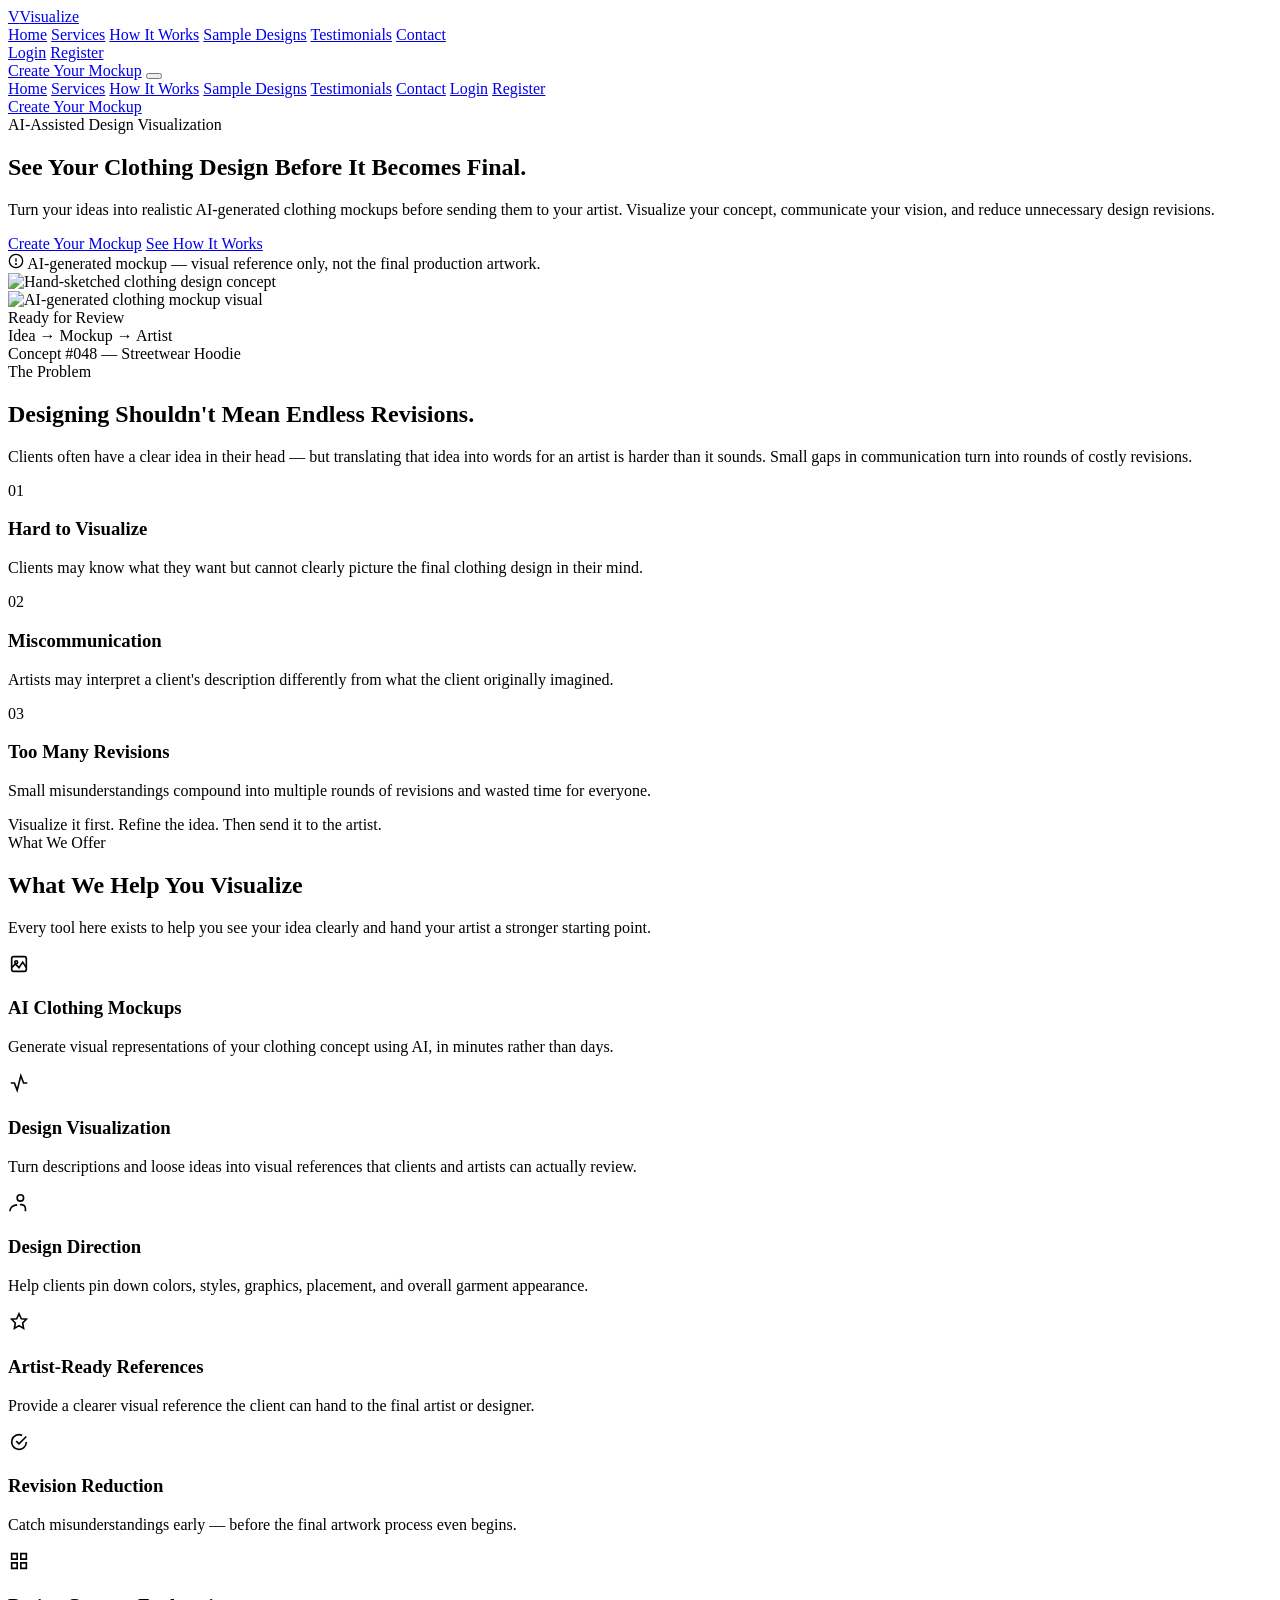
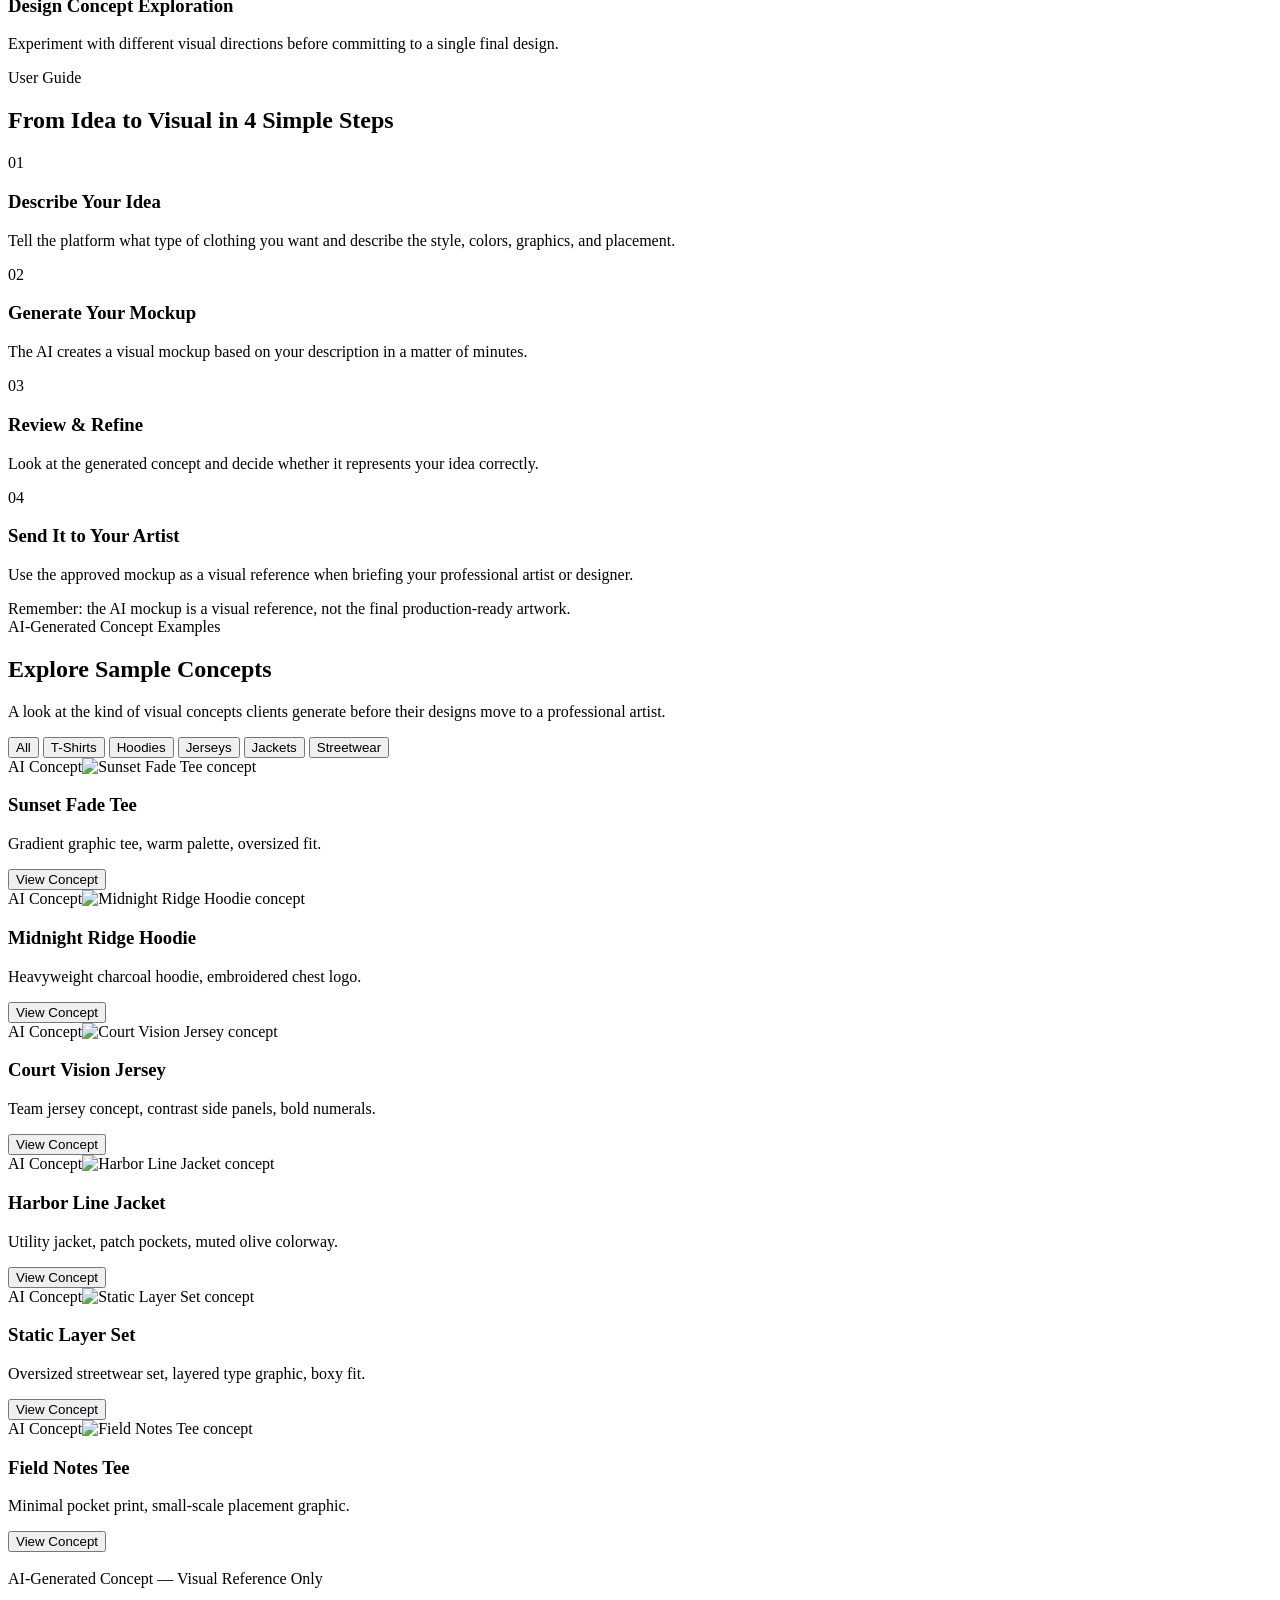
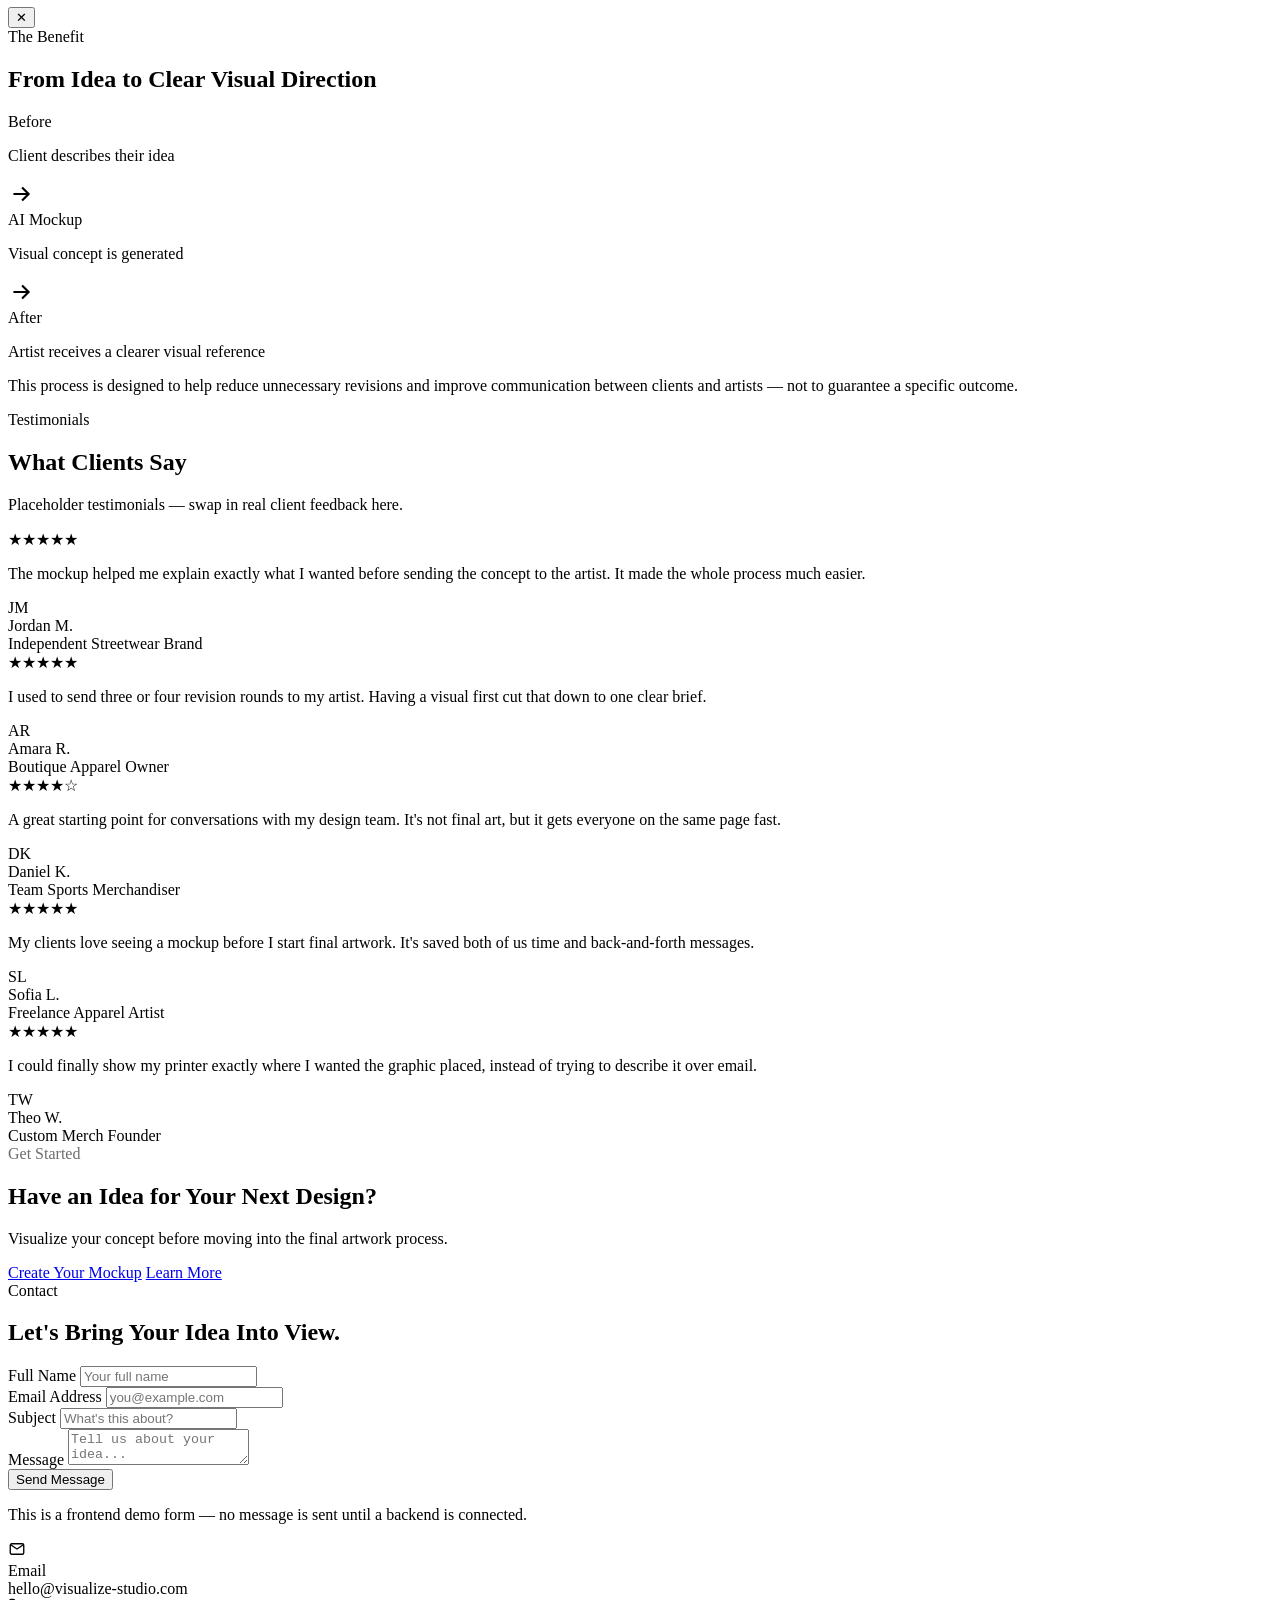
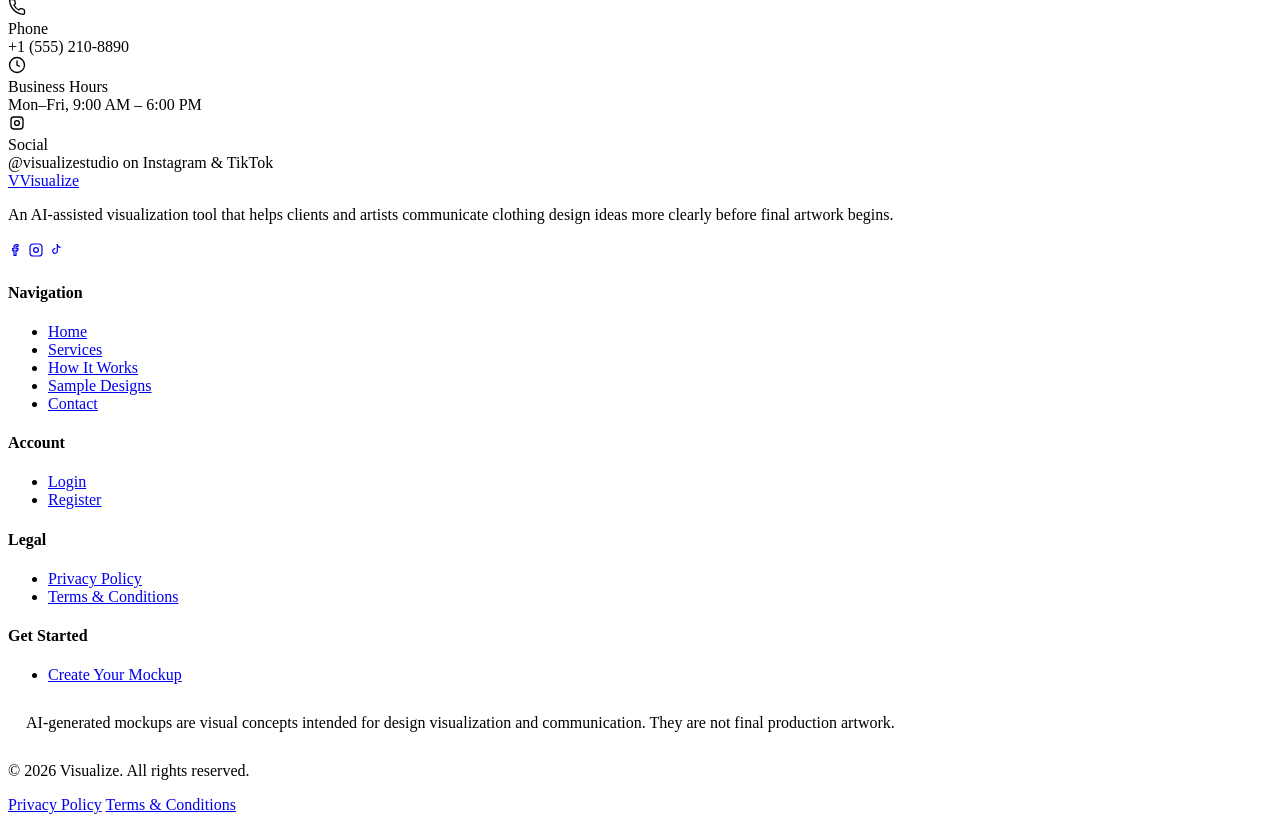
==== index.html @ 4e92e171 "Add files via upload" ====
<!DOCTYPE html>
<html lang="en">
<head>
<meta charset="UTF-8">
<meta name="viewport" content="width=device-width, initial-scale=1.0">
<title>Visualize — AI Clothing Design Mockups Before Final Artwork</title>
<meta name="description" content="Turn your clothing design ideas into AI-generated visual mockups before sending them to your artist. Visualize first, communicate better, create with confidence.">
<link rel="stylesheet" href="css/style.css">
</head>
<body>

<!-- =========================================================
     NAVIGATION
========================================================= -->
<header class="navbar">
  <div class="container nav-inner">
    <a href="index.html" class="brand"><span class="brand-mark">V</span>Visualize</a>

    <nav class="nav-links" aria-label="Primary">
      <a href="index.html" class="active">Home</a>
      <a href="#services">Services</a>
      <a href="#how-it-works">How It Works</a>
      <a href="#gallery">Sample Designs</a>
      <a href="#testimonials">Testimonials</a>
      <a href="#contact">Contact</a>
    </nav>

    <div class="nav-actions">
      <div class="nav-auth">
        <a href="login.html">Login</a>
        <a href="register.html">Register</a>
      </div>
      <a href="design.html" class="btn btn-primary btn-sm">Create Your Mockup</a>
      <button class="hamburger" aria-label="Open menu" aria-expanded="false">
        <span></span><span></span><span></span>
      </button>
    </div>
  </div>

  <div class="mobile-menu" id="mobile-menu">
    <a href="index.html">Home</a>
    <a href="#services">Services</a>
    <a href="#how-it-works">How It Works</a>
    <a href="#gallery">Sample Designs</a>
    <a href="#testimonials">Testimonials</a>
    <a href="#contact">Contact</a>
    <a href="login.html">Login</a>
    <a href="register.html">Register</a>
    <div class="mobile-cta">
      <a href="register.html" class="btn btn-primary btn-block">Create Your Mockup</a>
    </div>
  </div>
</header>

<main>
  <!-- =========================================================
       HERO
  ========================================================= -->
  <section class="hero">
    <div class="container hero-grid">
      <div class="hero-copy reveal">
        <span class="eyebrow">AI-Assisted Design Visualization</span>
        <h1>See Your Clothing Design Before It Becomes Final.</h1>
        <p class="lede">Turn your ideas into realistic AI-generated clothing mockups before sending them to your artist. Visualize your concept, communicate your vision, and reduce unnecessary design revisions.</p>
        <div class="hero-actions">
          <a href="register.html" class="btn btn-primary">Create Your Mockup</a>
          <a href="#how-it-works" class="btn btn-ghost">See How It Works</a>
        </div>
        <div class="hero-disclaimer">
          <svg width="16" height="16" viewBox="0 0 24 24" fill="none" stroke="currentColor" stroke-width="2"><circle cx="12" cy="12" r="10"/><line x1="12" y1="8" x2="12" y2="13"/><circle cx="12" cy="16.5" r="0.6" fill="currentColor"/></svg>
          <span>AI-generated mockup — visual reference only, not the final production artwork.</span>
        </div>
      </div>

      <div class="hero-visual reveal reveal-delay-2">
        <div class="mock-stack">
          <div class="mock-card mock-card--sketch">
            <img src="https://images.unsplash.com/photo-1523381210434-271e8be1f52b?q=80&w=700&auto=format&fit=crop" alt="Hand-sketched clothing design concept">
          </div>
          <div class="mock-card mock-card--ai">
            <img src="https://images.unsplash.com/photo-1576566588028-4147f3842f27?q=80&w=700&auto=format&fit=crop" alt="AI-generated clothing mockup visual">
          </div>
          <div class="mock-card tag mock-card--tag">
            <div class="mock-tag-row">
              <span class="pill tag pill--ready">Ready for Review</span>
            </div>
            <div class="mock-tag-label">Idea → Mockup → Artist</div>
            <div class="mock-tag-title">Concept #048 — Streetwear Hoodie</div>
          </div>
        </div>
      </div>
    </div>
  </section>

  <!-- =========================================================
       PROBLEM / VALUE PROPOSITION
  ========================================================= -->
  <section class="section problem">
    <div class="container">
      <div class="section-head reveal">
        <span class="eyebrow">The Problem</span>
        <h2>Designing Shouldn't Mean Endless Revisions.</h2>
        <p>Clients often have a clear idea in their head — but translating that idea into words for an artist is harder than it sounds. Small gaps in communication turn into rounds of costly revisions.</p>
      </div>

      <div class="problem-grid">
        <div class="problem-card reveal">
          <span class="num">01</span>
          <h3>Hard to Visualize</h3>
          <p>Clients may know what they want but cannot clearly picture the final clothing design in their mind.</p>
        </div>
        <div class="problem-card reveal reveal-delay-1">
          <span class="num">02</span>
          <h3>Miscommunication</h3>
          <p>Artists may interpret a client's description differently from what the client originally imagined.</p>
        </div>
        <div class="problem-card reveal reveal-delay-2">
          <span class="num">03</span>
          <h3>Too Many Revisions</h3>
          <p>Small misunderstandings compound into multiple rounds of revisions and wasted time for everyone.</p>
        </div>
      </div>

      <div class="solution-strip reveal">
        <span>Visualize it first.</span>&nbsp;Refine the idea.&nbsp;<span>Then send it to the artist.</span>
      </div>
    </div>
  </section>

  <!-- =========================================================
       SERVICES
  ========================================================= -->
  <section class="section" id="services">
    <div class="container">
      <div class="section-head reveal">
        <span class="eyebrow">What We Offer</span>
        <h2>What We Help You Visualize</h2>
        <p>Every tool here exists to help you see your idea clearly and hand your artist a stronger starting point.</p>
      </div>

      <div class="services-grid">
        <div class="service-card reveal">
          <div class="service-icon"><svg width="22" height="22" viewBox="0 0 24 24" fill="none" stroke="currentColor" stroke-width="1.8"><rect x="4" y="4" width="16" height="16" rx="2"/><circle cx="9" cy="10" r="1.5"/><path d="M4 16l4-4 4 4 4-6 4 6"/></svg></div>
          <h3>AI Clothing Mockups</h3>
          <p>Generate visual representations of your clothing concept using AI, in minutes rather than days.</p>
        </div>
        <div class="service-card reveal reveal-delay-1">
          <div class="service-icon"><svg width="22" height="22" viewBox="0 0 24 24" fill="none" stroke="currentColor" stroke-width="1.8"><path d="M3 12h4l3 8 4-16 3 8h4"/></svg></div>
          <h3>Design Visualization</h3>
          <p>Turn descriptions and loose ideas into visual references that clients and artists can actually review.</p>
        </div>
        <div class="service-card reveal reveal-delay-2">
          <div class="service-icon"><svg width="22" height="22" viewBox="0 0 24 24" fill="none" stroke="currentColor" stroke-width="1.8"><circle cx="13.5" cy="6.5" r="3.5"/><path d="M2 21c0-4 4-7 8-7"/><path d="M13 14c3-1 6 1 6 4v3"/></svg></div>
          <h3>Design Direction</h3>
          <p>Help clients pin down colors, styles, graphics, placement, and overall garment appearance.</p>
        </div>
        <div class="service-card reveal">
          <div class="service-icon"><svg width="22" height="22" viewBox="0 0 24 24" fill="none" stroke="currentColor" stroke-width="1.8"><path d="M12 3l2.5 5.5L20 9l-4 4 1 6-5-3-5 3 1-6-4-4 5.5-.5z"/></svg></div>
          <h3>Artist-Ready References</h3>
          <p>Provide a clearer visual reference the client can hand to the final artist or designer.</p>
        </div>
        <div class="service-card reveal reveal-delay-1">
          <div class="service-icon"><svg width="22" height="22" viewBox="0 0 24 24" fill="none" stroke="currentColor" stroke-width="1.8"><path d="M9 11l3 3 8-8"/><path d="M20 12a8 8 0 11-4.6-7.2"/></svg></div>
          <h3>Revision Reduction</h3>
          <p>Catch misunderstandings early — before the final artwork process even begins.</p>
        </div>
        <div class="service-card reveal reveal-delay-2">
          <div class="service-icon"><svg width="22" height="22" viewBox="0 0 24 24" fill="none" stroke="currentColor" stroke-width="1.8"><path d="M4 4h6v6H4zM14 4h6v6h-6zM4 14h6v6H4zM14 14h6v6h-6z"/></svg></div>
          <h3>Design Concept Exploration</h3>
          <p>Experiment with different visual directions before committing to a single final design.</p>
        </div>
      </div>
    </div>
  </section>

  <!-- =========================================================
       HOW IT WORKS
  ========================================================= -->
  <section class="section problem" id="how-it-works">
    <div class="container">
      <div class="section-head reveal">
        <span class="eyebrow">User Guide</span>
        <h2>From Idea to Visual in 4 Simple Steps</h2>
      </div>

      <div class="steps">
        <div class="step-card reveal">
          <div class="step-num">01</div>
          <h3>Describe Your Idea</h3>
          <p>Tell the platform what type of clothing you want and describe the style, colors, graphics, and placement.</p>
        </div>
        <div class="step-card reveal reveal-delay-1">
          <div class="step-num">02</div>
          <h3>Generate Your Mockup</h3>
          <p>The AI creates a visual mockup based on your description in a matter of minutes.</p>
        </div>
        <div class="step-card reveal reveal-delay-2">
          <div class="step-num">03</div>
          <h3>Review &amp; Refine</h3>
          <p>Look at the generated concept and decide whether it represents your idea correctly.</p>
        </div>
        <div class="step-card reveal reveal-delay-3">
          <div class="step-num">04</div>
          <h3>Send It to Your Artist</h3>
          <p>Use the approved mockup as a visual reference when briefing your professional artist or designer.</p>
        </div>
      </div>

      <div class="how-note tag reveal">Remember: the AI mockup is a visual reference, not the final production-ready artwork.</div>
    </div>
  </section>

  <!-- =========================================================
       SAMPLE DESIGNS / GALLERY
  ========================================================= -->
  <section class="section" id="gallery">
    <div class="container">
      <div class="section-head reveal">
        <span class="eyebrow gallery-label">AI-Generated Concept Examples</span>
        <h2>Explore Sample Concepts</h2>
        <p>A look at the kind of visual concepts clients generate before their designs move to a professional artist.</p>
      </div>

      <div class="filter-bar reveal" role="group" aria-label="Filter sample designs">
        <button class="filter-btn active" data-filter="all">All</button>
        <button class="filter-btn" data-filter="tshirt">T-Shirts</button>
        <button class="filter-btn" data-filter="hoodie">Hoodies</button>
        <button class="filter-btn" data-filter="jersey">Jerseys</button>
        <button class="filter-btn" data-filter="jacket">Jackets</button>
        <button class="filter-btn" data-filter="streetwear">Streetwear</button>
      </div>

      <div class="gallery-grid">
        <div class="gallery-item reveal" data-category="tshirt" data-title="Sunset Fade Tee" data-desc="A gradient graphic tee concept exploring a warm sunset palette across the chest print.">
          <div class="gallery-thumb"><span class="concept-flag">AI Concept</span><img src="https://images.unsplash.com/photo-1521572163474-6864f9cf17ab?q=80&w=600&auto=format&fit=crop" alt="Sunset Fade Tee concept"></div>
          <div class="gallery-body">
            <h3>Sunset Fade Tee</h3>
            <p>Gradient graphic tee, warm palette, oversized fit.</p>
            <button class="btn btn-ghost btn-sm" data-lightbox-trigger>View Concept</button>
          </div>
        </div>
        <div class="gallery-item reveal reveal-delay-1" data-category="hoodie" data-title="Midnight Ridge Hoodie" data-desc="A minimal embroidered logo placement on a heavyweight charcoal hoodie mockup.">
          <div class="gallery-thumb"><span class="concept-flag">AI Concept</span><img src="https://images.unsplash.com/photo-1556905055-8f358a7a47b2?q=80&w=600&auto=format&fit=crop" alt="Midnight Ridge Hoodie concept"></div>
          <div class="gallery-body">
            <h3>Midnight Ridge Hoodie</h3>
            <p>Heavyweight charcoal hoodie, embroidered chest logo.</p>
            <button class="btn btn-ghost btn-sm" data-lightbox-trigger>View Concept</button>
          </div>
        </div>
        <div class="gallery-item reveal reveal-delay-2" data-category="jersey" data-title="Court Vision Jersey" data-desc="A bold numeric type treatment for a team jersey concept, exploring contrast panel colors.">
          <div class="gallery-thumb"><span class="concept-flag">AI Concept</span><img src="https://images.unsplash.com/photo-1503341504253-dff4815485f1?q=80&w=600&auto=format&fit=crop" alt="Court Vision Jersey concept"></div>
          <div class="gallery-body">
            <h3>Court Vision Jersey</h3>
            <p>Team jersey concept, contrast side panels, bold numerals.</p>
            <button class="btn btn-ghost btn-sm" data-lightbox-trigger>View Concept</button>
          </div>
        </div>
        <div class="gallery-item reveal" data-category="jacket" data-title="Harbor Line Jacket" data-desc="A utility-style jacket concept with patch pockets and a muted olive colorway.">
          <div class="gallery-thumb"><span class="concept-flag">AI Concept</span><img src="https://images.unsplash.com/photo-1551028719-00167b16eac5?q=80&w=600&auto=format&fit=crop" alt="Harbor Line Jacket concept"></div>
          <div class="gallery-body">
            <h3>Harbor Line Jacket</h3>
            <p>Utility jacket, patch pockets, muted olive colorway.</p>
            <button class="btn btn-ghost btn-sm" data-lightbox-trigger>View Concept</button>
          </div>
        </div>
        <div class="gallery-item reveal reveal-delay-1" data-category="streetwear" data-title="Static Layer Set" data-desc="An oversized streetwear set concept exploring layered typography across a boxy silhouette.">
          <div class="gallery-thumb"><span class="concept-flag">AI Concept</span><img src="https://images.unsplash.com/photo-1523381210434-271e8be1f52b?q=80&w=600&auto=format&fit=crop" alt="Static Layer Set concept"></div>
          <div class="gallery-body">
            <h3>Static Layer Set</h3>
            <p>Oversized streetwear set, layered type graphic, boxy fit.</p>
            <button class="btn btn-ghost btn-sm" data-lightbox-trigger>View Concept</button>
          </div>
        </div>
        <div class="gallery-item reveal reveal-delay-2" data-category="tshirt" data-title="Field Notes Tee" data-desc="A minimal pocket-print tee concept exploring small-scale placement graphics.">
          <div class="gallery-thumb"><span class="concept-flag">AI Concept</span><img src="https://images.unsplash.com/photo-1576566588028-4147f3842f27?q=80&w=600&auto=format&fit=crop" alt="Field Notes Tee concept"></div>
          <div class="gallery-body">
            <h3>Field Notes Tee</h3>
            <p>Minimal pocket print, small-scale placement graphic.</p>
            <button class="btn btn-ghost btn-sm" data-lightbox-trigger>View Concept</button>
          </div>
        </div>
      </div>
    </div>
  </section>

  <!-- lightbox modal -->
  <div class="lightbox">
    <div class="lightbox-inner">
      <img class="lightbox-img" src="" alt="">
      <div class="lightbox-body">
        <span class="eyebrow">AI-Generated Concept — Visual Reference Only</span>
        <h3 class="lightbox-title" style="margin-top:10px;"></h3>
        <p class="lightbox-desc" style="margin-top:8px; color:rgba(246,244,239,0.65); font-size:14.5px;"></p>
      </div>
    </div>
    <button class="lightbox-close" aria-label="Close preview">✕</button>
  </div>

  <!-- =========================================================
       BEFORE / AFTER
  ========================================================= -->
  <section class="section">
    <div class="container">
      <div class="section-head reveal">
        <span class="eyebrow">The Benefit</span>
        <h2>From Idea to Clear Visual Direction</h2>
      </div>

      <div class="flow reveal">
        <div class="flow-card">
          <span class="eyebrow">Before</span>
          <p class="flow-line">Client describes their idea</p>
        </div>
        <div class="flow-arrow">
          <svg width="26" height="26" viewBox="0 0 24 24" fill="none" stroke="currentColor" stroke-width="2"><path d="M5 12h14M13 6l6 6-6 6"/></svg>
        </div>
        <div class="flow-card">
          <span class="eyebrow">AI Mockup</span>
          <p class="flow-line">Visual concept is generated</p>
        </div>
        <div class="flow-arrow">
          <svg width="26" height="26" viewBox="0 0 24 24" fill="none" stroke="currentColor" stroke-width="2"><path d="M5 12h14M13 6l6 6-6 6"/></svg>
        </div>
        <div class="flow-card">
          <span class="eyebrow">After</span>
          <p class="flow-line">Artist receives a clearer visual reference</p>
        </div>
      </div>

      <p class="flow-note reveal">This process is designed to help reduce unnecessary revisions and improve communication between clients and artists — not to guarantee a specific outcome.</p>
    </div>
  </section>

  <!-- =========================================================
       TESTIMONIALS
  ========================================================= -->
  <section class="section testimonials" id="testimonials">
    <div class="container">
      <div class="section-head reveal">
        <span class="eyebrow">Testimonials</span>
        <h2>What Clients Say</h2>
        <p>Placeholder testimonials — swap in real client feedback here.</p>
      </div>

      <div class="testi-track-wrap reveal">
        <div class="testi-track">
          <article class="testi-card tag">
            <div class="testi-stars" aria-label="5 out of 5 stars">★★★★★</div>
            <p class="testi-quote">The mockup helped me explain exactly what I wanted before sending the concept to the artist. It made the whole process much easier.</p>
            <div class="testi-person">
              <div class="avatar">JM</div>
              <div><div class="name">Jordan M.</div><div class="role">Independent Streetwear Brand</div></div>
            </div>
          </article>
          <article class="testi-card tag">
            <div class="testi-stars" aria-label="5 out of 5 stars">★★★★★</div>
            <p class="testi-quote">I used to send three or four revision rounds to my artist. Having a visual first cut that down to one clear brief.</p>
            <div class="testi-person">
              <div class="avatar">AR</div>
              <div><div class="name">Amara R.</div><div class="role">Boutique Apparel Owner</div></div>
            </div>
          </article>
          <article class="testi-card tag">
            <div class="testi-stars" aria-label="4 out of 5 stars">★★★★☆</div>
            <p class="testi-quote">A great starting point for conversations with my design team. It's not final art, but it gets everyone on the same page fast.</p>
            <div class="testi-person">
              <div class="avatar">DK</div>
              <div><div class="name">Daniel K.</div><div class="role">Team Sports Merchandiser</div></div>
            </div>
          </article>
          <article class="testi-card tag">
            <div class="testi-stars" aria-label="5 out of 5 stars">★★★★★</div>
            <p class="testi-quote">My clients love seeing a mockup before I start final artwork. It's saved both of us time and back-and-forth messages.</p>
            <div class="testi-person">
              <div class="avatar">SL</div>
              <div><div class="name">Sofia L.</div><div class="role">Freelance Apparel Artist</div></div>
            </div>
          </article>
          <article class="testi-card tag">
            <div class="testi-stars" aria-label="5 out of 5 stars">★★★★★</div>
            <p class="testi-quote">I could finally show my printer exactly where I wanted the graphic placed, instead of trying to describe it over email.</p>
            <div class="testi-person">
              <div class="avatar">TW</div>
              <div><div class="name">Theo W.</div><div class="role">Custom Merch Founder</div></div>
            </div>
          </article>
        </div>
        <div class="testi-controls"></div>
      </div>
    </div>
  </section>

  <!-- =========================================================
       CTA BAND
  ========================================================= -->
  <section class="section--tight">
    <div class="cta-band reveal">
      <span class="eyebrow" style="color:rgba(11,11,14,0.6)">Get Started</span>
      <h2>Have an Idea for Your Next Design?</h2>
      <p>Visualize your concept before moving into the final artwork process.</p>
      <div class="hero-actions">
        <a href="register.html" class="btn btn-primary">Create Your Mockup</a>
        <a href="#how-it-works" class="btn btn-ghost">Learn More</a>
      </div>
    </div>
  </section>

  <!-- =========================================================
       CONTACT
  ========================================================= -->
  <section class="section" id="contact">
    <div class="container">
      <div class="section-head reveal">
        <span class="eyebrow">Contact</span>
        <h2>Let's Bring Your Idea Into View.</h2>
      </div>

      <div class="contact-grid">
        <form id="contact-form" class="reveal" novalidate>
          <div class="field">
            <label for="contact-name">Full Name</label>
            <input type="text" id="contact-name" name="name" placeholder="Your full name">
            <span class="field-error"></span>
          </div>
          <div class="field">
            <label for="contact-email">Email Address</label>
            <input type="email" id="contact-email" name="email" placeholder="you@example.com">
            <span class="field-error"></span>
          </div>
          <div class="field">
            <label for="contact-subject">Subject</label>
            <input type="text" id="contact-subject" name="subject" placeholder="What's this about?">
            <span class="field-error"></span>
          </div>
          <div class="field">
            <label for="contact-message">Message</label>
            <textarea id="contact-message" name="message" placeholder="Tell us about your idea..."></textarea>
            <span class="field-error"></span>
          </div>
          <button type="submit" class="btn btn-primary btn-block">Send Message</button>
          <p class="form-note">This is a frontend demo form — no message is sent until a backend is connected.</p>
        </form>

        <div class="contact-info reveal reveal-delay-1">
          <div class="contact-info-item">
            <div class="ico"><svg width="18" height="18" viewBox="0 0 24 24" fill="none" stroke="currentColor" stroke-width="1.8"><path d="M3 6l9 6 9-6"/><rect x="3" y="5" width="18" height="14" rx="2"/></svg></div>
            <div><div class="label">Email</div><div class="value">hello@visualize-studio.com</div></div>
          </div>
          <div class="contact-info-item">
            <div class="ico"><svg width="18" height="18" viewBox="0 0 24 24" fill="none" stroke="currentColor" stroke-width="1.8"><path d="M22 16.9v3a2 2 0 01-2.2 2 19.8 19.8 0 01-8.6-3.1 19.5 19.5 0 01-6-6A19.8 19.8 0 012.1 4.2 2 2 0 014.1 2h3a2 2 0 012 1.7c.1.9.3 1.8.6 2.6a2 2 0 01-.5 2.1L8 9.6a16 16 0 006.4 6.4l1.2-1.2a2 2 0 012.1-.5c.9.3 1.8.5 2.6.6a2 2 0 011.7 2z"/></svg></div>
            <div><div class="label">Phone</div><div class="value">+1 (555) 210-8890</div></div>
          </div>
          <div class="contact-info-item">
            <div class="ico"><svg width="18" height="18" viewBox="0 0 24 24" fill="none" stroke="currentColor" stroke-width="1.8"><circle cx="12" cy="12" r="10"/><path d="M12 6v6l4 2"/></svg></div>
            <div><div class="label">Business Hours</div><div class="value">Mon–Fri, 9:00 AM – 6:00 PM</div></div>
          </div>
          <div class="contact-info-item">
            <div class="ico"><svg width="18" height="18" viewBox="0 0 24 24" fill="none" stroke="currentColor" stroke-width="1.8"><rect x="4" y="4" width="16" height="16" rx="4"/><circle cx="12" cy="12" r="3.2"/><circle cx="16.6" cy="7.4" r="0.6" fill="currentColor" stroke="none"/></svg></div>
            <div><div class="label">Social</div><div class="value">@visualizestudio on Instagram &amp; TikTok</div></div>
          </div>
        </div>
      </div>
    </div>
  </section>
</main>

<!-- =========================================================
     FOOTER
========================================================= -->
<footer class="site-footer">
  <div class="container footer-grid">
    <div class="footer-brand">
      <a href="index.html" class="brand"><span class="brand-mark">V</span>Visualize</a>
      <p>An AI-assisted visualization tool that helps clients and artists communicate clothing design ideas more clearly before final artwork begins.</p>
      <div class="footer-social" style="margin-top:18px;">
        <a href="#" aria-label="Facebook"><svg width="16" height="16" viewBox="0 0 24 24" fill="none" stroke="currentColor" stroke-width="1.8"><path d="M15 4h-2a4 4 0 00-4 4v2H7v3h2v7h3v-7h2.5l.5-3H12V8a1 1 0 011-1h2z"/></svg></a>
        <a href="#" aria-label="Instagram"><svg width="16" height="16" viewBox="0 0 24 24" fill="none" stroke="currentColor" stroke-width="1.8"><rect x="3" y="3" width="18" height="18" rx="5"/><circle cx="12" cy="12" r="3.6"/><circle cx="17.2" cy="6.8" r="0.6" fill="currentColor" stroke="none"/></svg></a>
        <a href="#" aria-label="TikTok"><svg width="16" height="16" viewBox="0 0 24 24" fill="none" stroke="currentColor" stroke-width="1.8"><path d="M14 3v10.5a3.5 3.5 0 11-3-3.46"/><path d="M14 3a5 5 0 005 5"/></svg></a>
      </div>
    </div>

    <div class="footer-col">
      <h4>Navigation</h4>
      <ul>
        <li><a href="index.html">Home</a></li>
        <li><a href="#services">Services</a></li>
        <li><a href="#how-it-works">How It Works</a></li>
        <li><a href="#gallery">Sample Designs</a></li>
        <li><a href="#contact">Contact</a></li>
      </ul>
    </div>

    <div class="footer-col">
      <h4>Account</h4>
      <ul>
        <li><a href="login.html">Login</a></li>
        <li><a href="register.html">Register</a></li>
      </ul>
    </div>

    <div class="footer-col">
      <h4>Legal</h4>
      <ul>
        <li><a href="#">Privacy Policy</a></li>
        <li><a href="#">Terms &amp; Conditions</a></li>
      </ul>
    </div>

    <div class="footer-col">
      <h4>Get Started</h4>
      <ul>
        <li><a href="register.html">Create Your Mockup</a></li>
      </ul>
    </div>
  </div>

  <div class="container">
    <p class="footer-disclaimer tag" style="padding:14px 18px; display:block;">AI-generated mockups are visual concepts intended for design visualization and communication. They are not final production artwork.</p>
  </div>

  <div class="container footer-bottom">
    <p>© 2026 Visualize. All rights reserved.</p>
    <div class="footer-legal">
      <a href="#">Privacy Policy</a>
      <a href="#">Terms &amp; Conditions</a>
    </div>
  </div>
</footer>

<script src="js/script.js"></script>
</body>
</html>
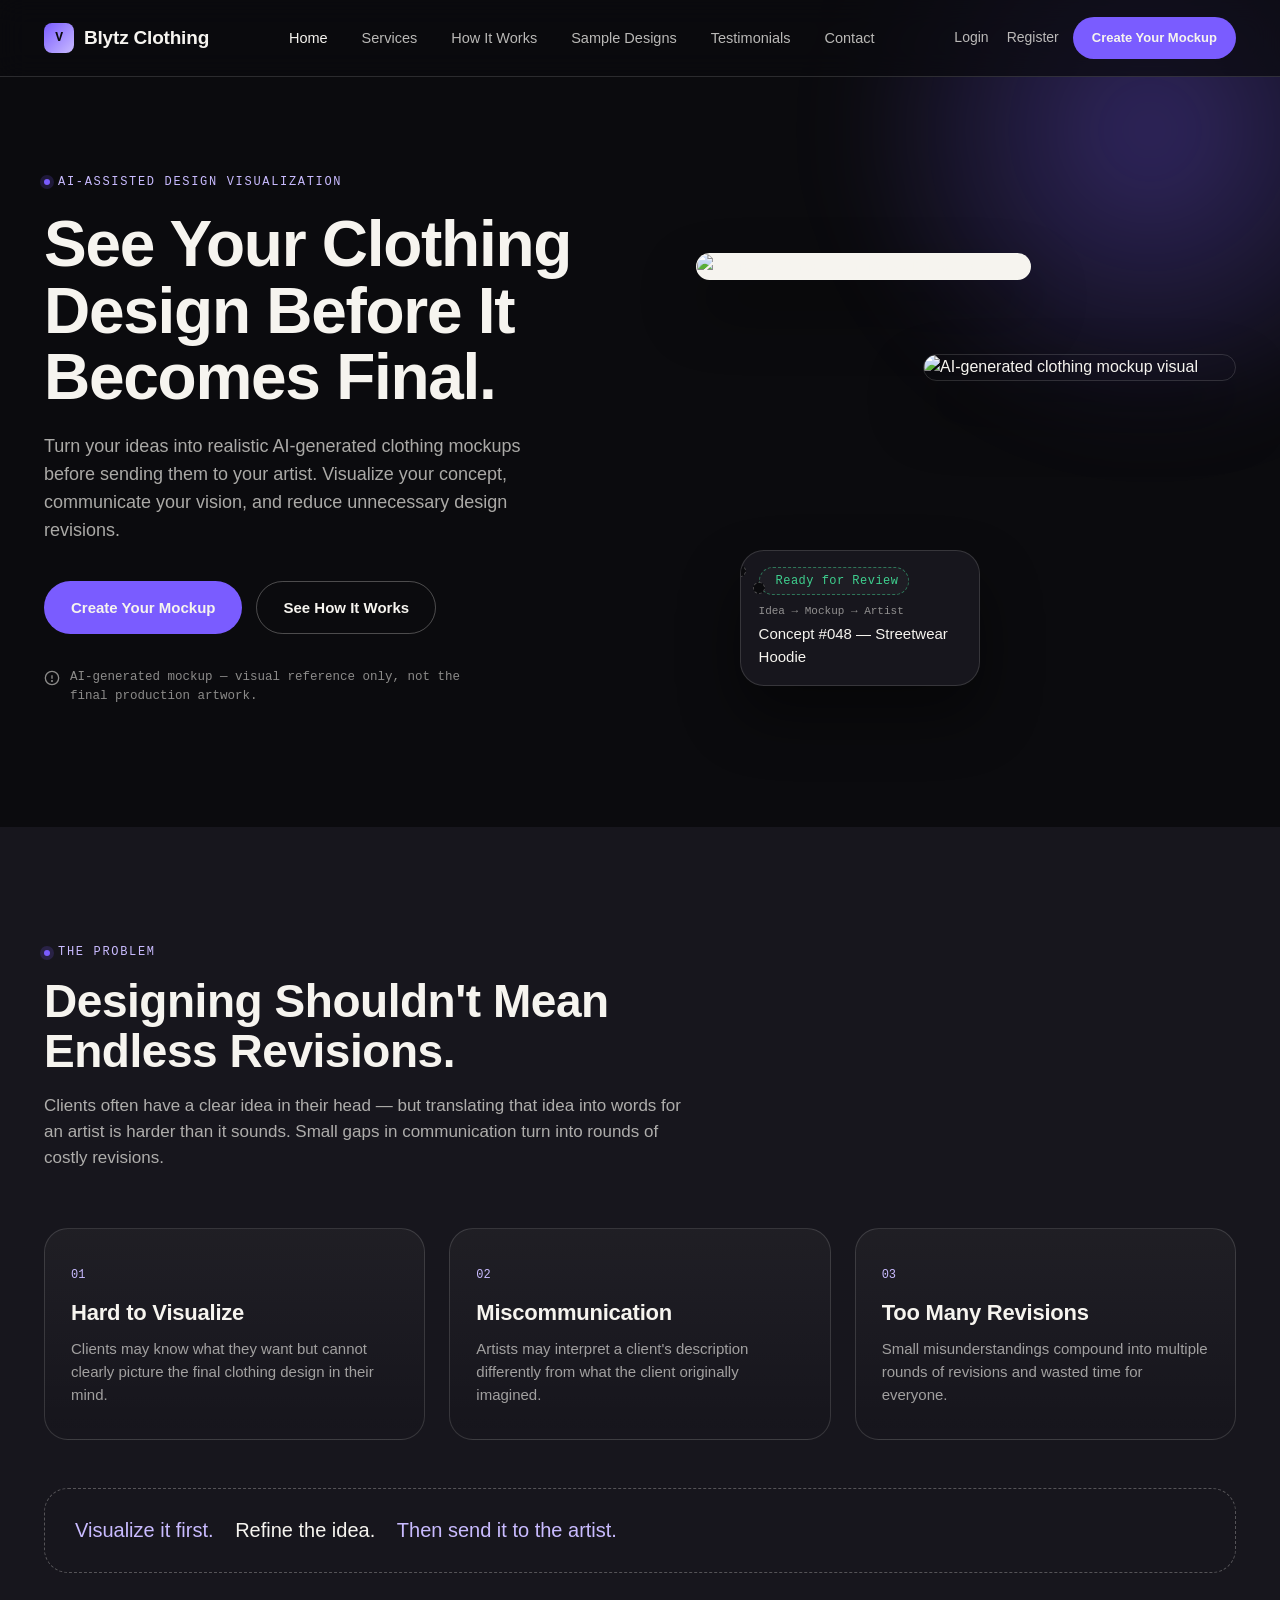
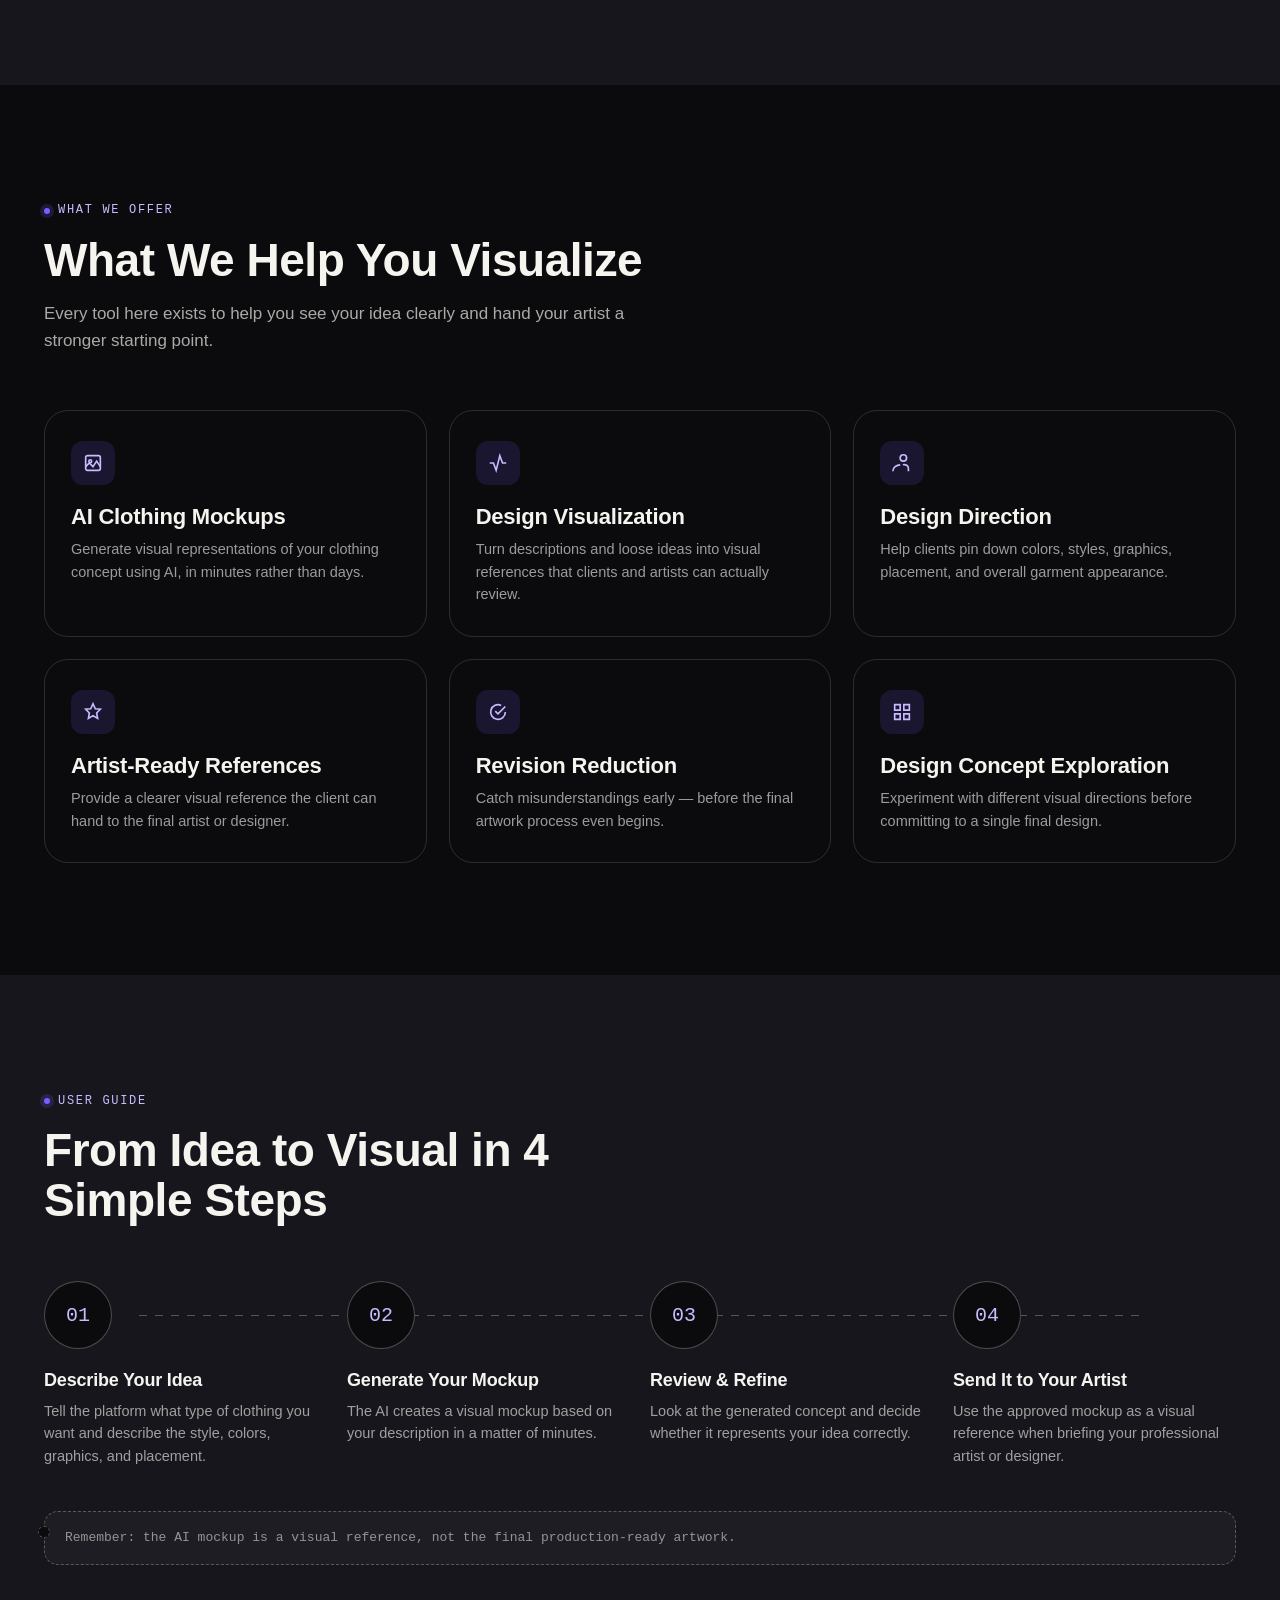
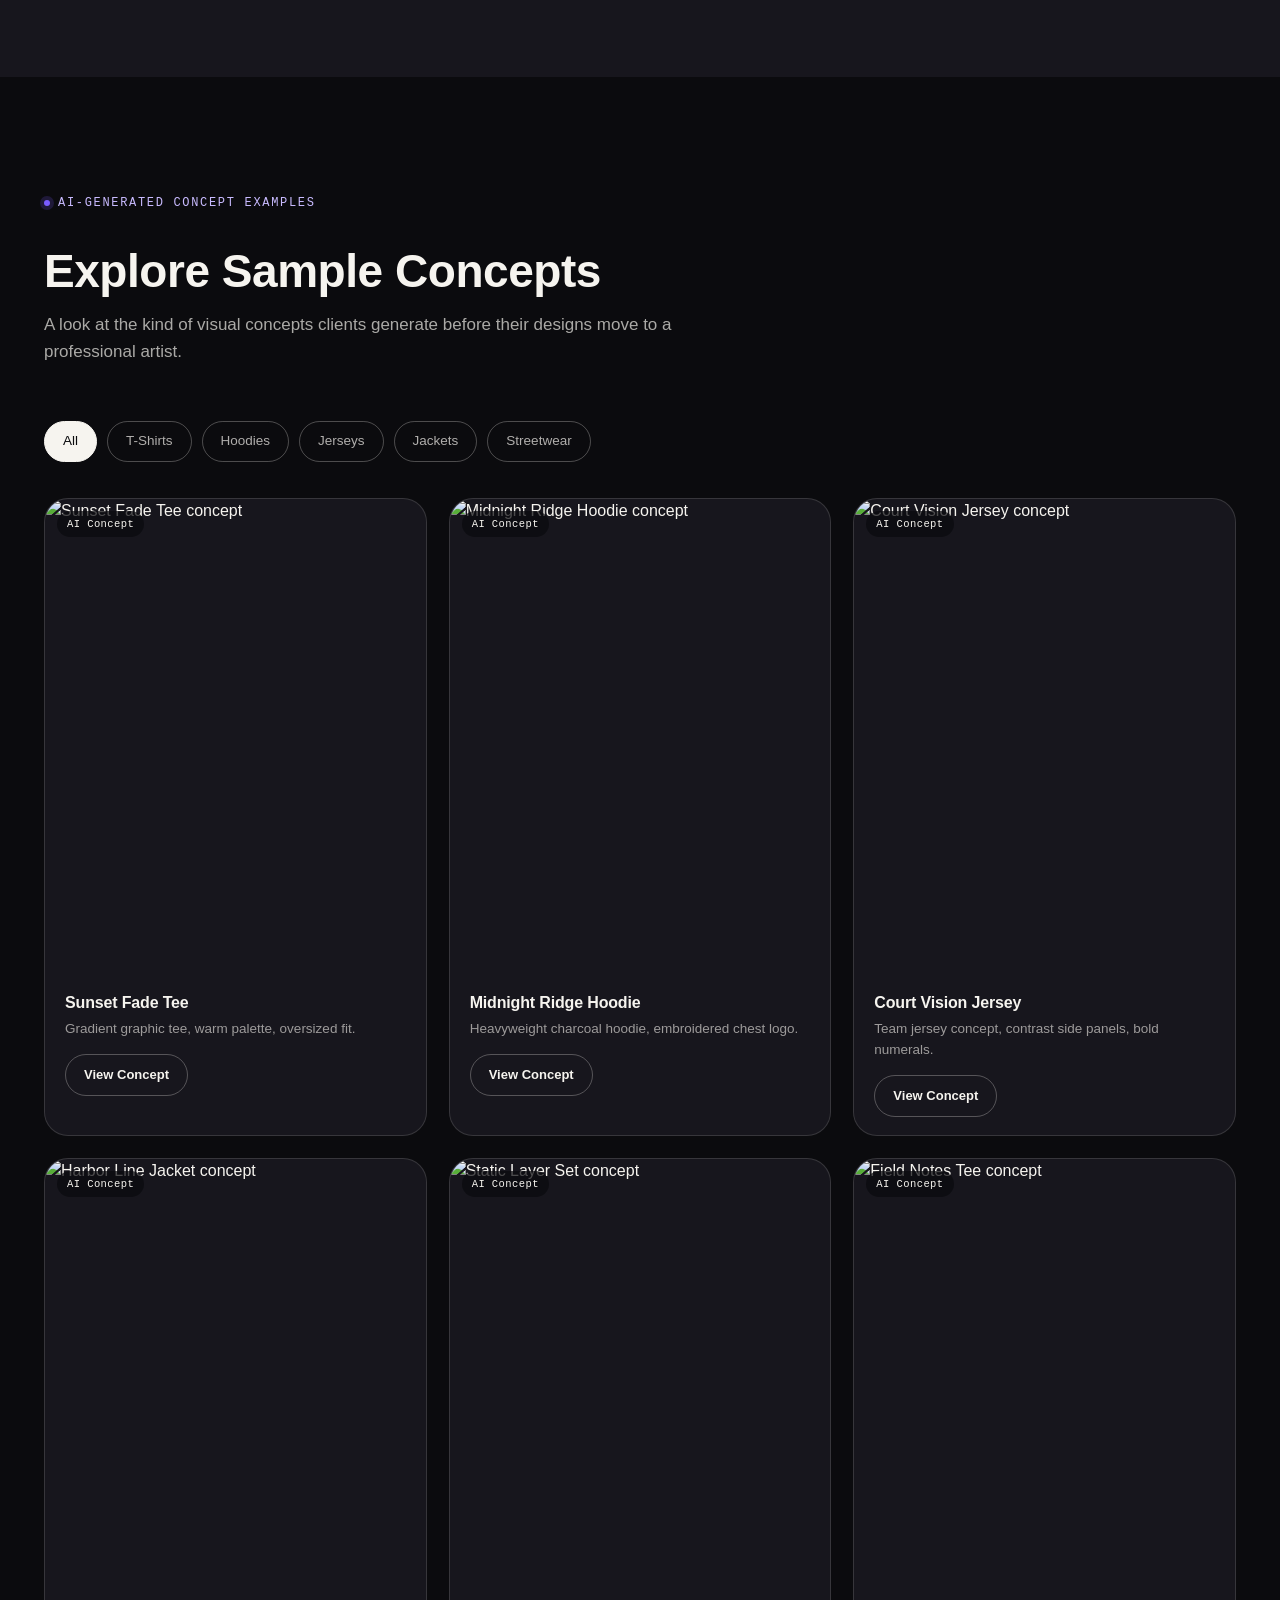
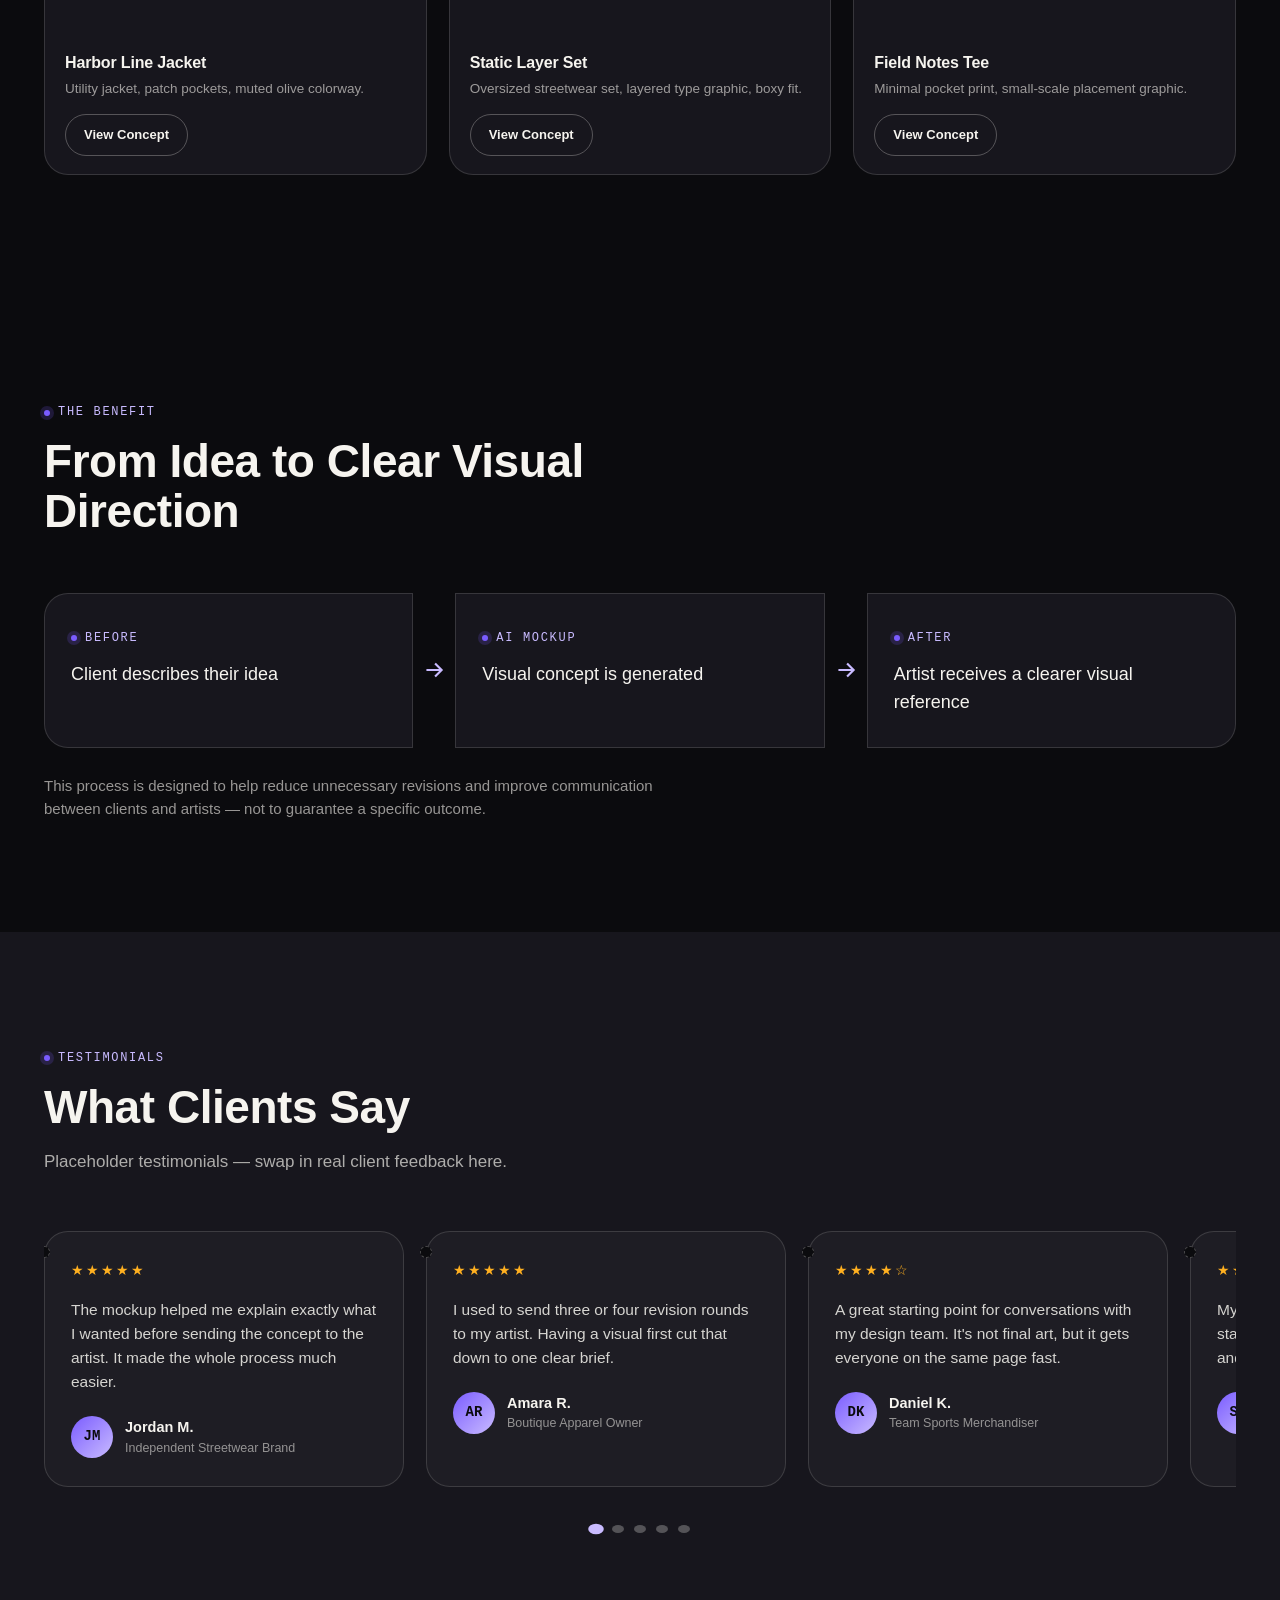
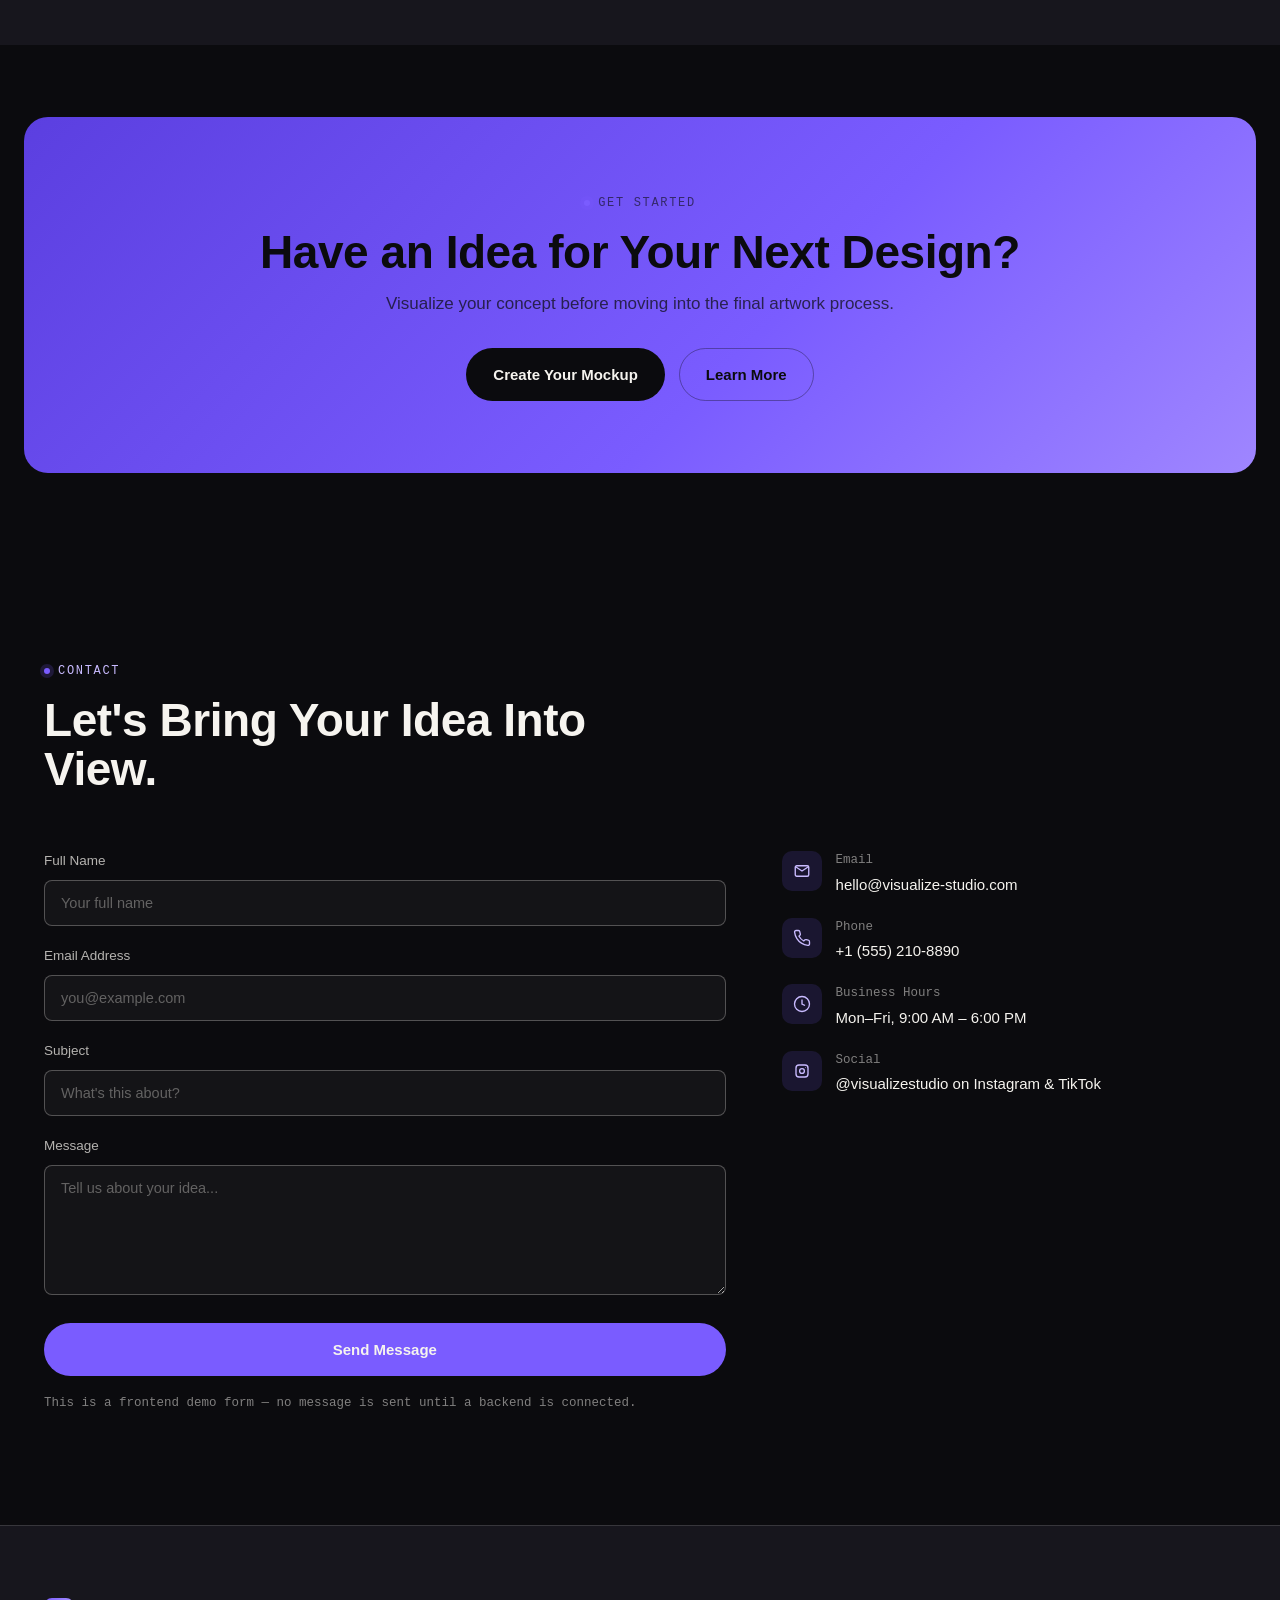
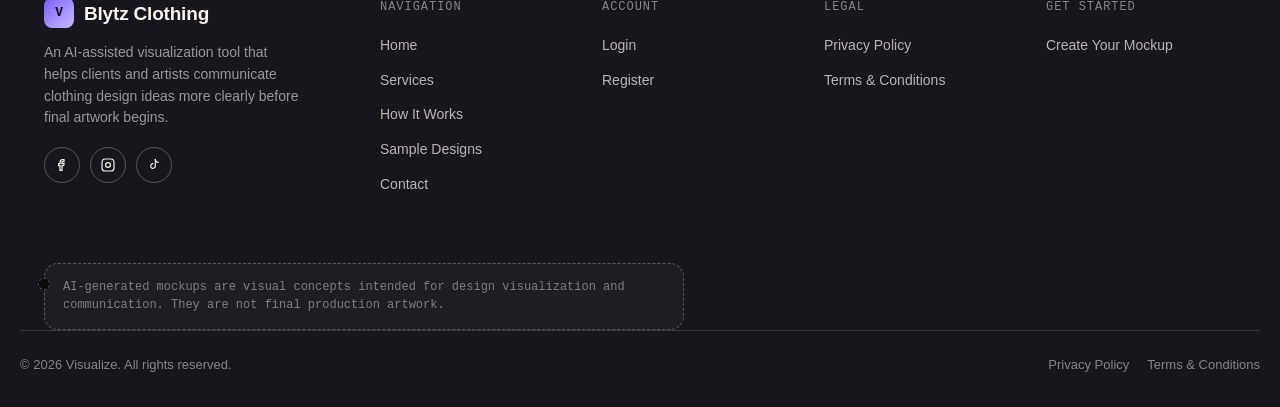
==== commit c4b4b6ba: "Updates..." ====
--- a/index.html
+++ b/index.html
@@ -3,7 +3,7 @@
 <head>
 <meta charset="UTF-8">
 <meta name="viewport" content="width=device-width, initial-scale=1.0">
-<title>Visualize — AI Clothing Design Mockups Before Final Artwork</title>
+<title>Blytz Clothing</title>
 <meta name="description" content="Turn your clothing design ideas into AI-generated visual mockups before sending them to your artist. Visualize first, communicate better, create with confidence.">
 <link rel="stylesheet" href="css/style.css">
 </head>
@@ -14,7 +14,7 @@
 ========================================================= -->
 <header class="navbar">
   <div class="container nav-inner">
-    <a href="index.html" class="brand"><span class="brand-mark">V</span>Visualize</a>
+    <a href="index.html" class="brand"><span class="brand-mark">V</span>Blytz Clothing</a>
 
     <nav class="nav-links" aria-label="Primary">
       <a href="index.html" class="active">Home</a>
@@ -63,7 +63,7 @@
         <h1>See Your Clothing Design Before It Becomes Final.</h1>
         <p class="lede">Turn your ideas into realistic AI-generated clothing mockups before sending them to your artist. Visualize your concept, communicate your vision, and reduce unnecessary design revisions.</p>
         <div class="hero-actions">
-          <a href="register.html" class="btn btn-primary">Create Your Mockup</a>
+          <a href="design.html" class="btn btn-primary">Create Your Mockup</a>
           <a href="#how-it-works" class="btn btn-ghost">See How It Works</a>
         </div>
         <div class="hero-disclaimer">
@@ -399,7 +399,7 @@
       <h2>Have an Idea for Your Next Design?</h2>
       <p>Visualize your concept before moving into the final artwork process.</p>
       <div class="hero-actions">
-        <a href="register.html" class="btn btn-primary">Create Your Mockup</a>
+        <a href="design.html" class="btn btn-primary">Create Your Mockup</a>
         <a href="#how-it-works" class="btn btn-ghost">Learn More</a>
       </div>
     </div>
@@ -470,7 +470,7 @@
 <footer class="site-footer">
   <div class="container footer-grid">
     <div class="footer-brand">
-      <a href="index.html" class="brand"><span class="brand-mark">V</span>Visualize</a>
+      <a href="index.html" class="brand"><span class="brand-mark">V</span>Blytz Clothing</a>
       <p>An AI-assisted visualization tool that helps clients and artists communicate clothing design ideas more clearly before final artwork begins.</p>
       <div class="footer-social" style="margin-top:18px;">
         <a href="#" aria-label="Facebook"><svg width="16" height="16" viewBox="0 0 24 24" fill="none" stroke="currentColor" stroke-width="1.8"><path d="M15 4h-2a4 4 0 00-4 4v2H7v3h2v7h3v-7h2.5l.5-3H12V8a1 1 0 011-1h2z"/></svg></a>
--- a/css/style.css
+++ b/css/style.css
@@ -0,0 +1,892 @@
+/* ==========================================================================
+   VISUALIZE — Design System
+   Fashion-tech studio aesthetic. Signature motif: the "swing tag" —
+   a stitched-border label card (like a garment care tag) used for
+   status pills, step markers, quote attributions, and the hero mockup.
+   ========================================================================== */
+
+@import url('https://fonts.googleapis.com/css2?family=Space+Grotesk:wght@400;500;600;700&family=Inter:wght@400;500;600;700&family=JetBrains+Mono:wght@400;500;600&display=swap');
+
+:root{
+  /* ---- color tokens ---- */
+  --ink:        #0B0B0E;
+  --ink-soft:   #17161D;
+  --ink-softer: #221F29;
+  --paper:      #F6F4EF;
+  --paper-dim:  #E8E4DA;
+  --violet:     #7A5CFF;
+  --violet-dim: #5B3FE0;
+  --violet-glow:#C9BBFF;
+  --amber:      #FFB020;
+  --success:    #3ECF8E;
+  --danger:     #FF5470;
+  --line:       rgba(246,244,239,0.14);
+  --line-strong:rgba(246,244,239,0.28);
+  --line-dark:  rgba(11,11,14,0.12);
+  --line-dark-strong: rgba(11,11,14,0.22);
+
+  /* ---- type tokens ---- */
+  --font-display: 'Space Grotesk', 'Inter', sans-serif;
+  --font-body:    'Inter', sans-serif;
+  --font-mono:    'JetBrains Mono', monospace;
+
+  /* ---- scale ---- */
+  --radius-sm: 8px;
+  --radius-md: 14px;
+  --radius-lg: 24px;
+  --radius-full: 999px;
+
+  --container: 1240px;
+  --gutter: 24px;
+
+  --ease: cubic-bezier(.16,.84,.44,1);
+}
+
+/* ==========================================================================
+   RESET
+   ========================================================================== */
+*, *::before, *::after{ box-sizing: border-box; }
+html{ scroll-behavior: smooth; }
+@media (prefers-reduced-motion: reduce){
+  html{ scroll-behavior: auto; }
+  *, *::before, *::after{ animation-duration: 0.01ms !important; animation-iteration-count: 1 !important; transition-duration: 0.01ms !important; scroll-behavior: auto !important; }
+}
+body{ margin:0; }
+img{ max-width:100%; display:block; }
+a{ color:inherit; text-decoration:none; }
+button{ font:inherit; }
+ul{ margin:0; padding:0; list-style:none; }
+h1,h2,h3,h4,p{ margin:0; }
+input, textarea, select, button{ font-family: inherit; }
+
+body{
+  background: var(--ink);
+  color: var(--paper);
+  font-family: var(--font-body);
+  font-size: 16px;
+  line-height: 1.55;
+  -webkit-font-smoothing: antialiased;
+}
+
+:focus-visible{
+  outline: 2px solid var(--violet-glow);
+  outline-offset: 3px;
+  border-radius: 4px;
+}
+
+.container{
+  width: 100%;
+  max-width: var(--container);
+  margin: 0 auto;
+  padding: 0 var(--gutter);
+}
+
+.eyebrow{
+  font-family: var(--font-mono);
+  font-size: 12px;
+  letter-spacing: 0.14em;
+  text-transform: uppercase;
+  color: var(--violet-glow);
+  display: inline-flex;
+  align-items: center;
+  gap: 8px;
+}
+.eyebrow::before{
+  content:'';
+  width: 6px; height: 6px;
+  border-radius: 50%;
+  background: var(--violet);
+  box-shadow: 0 0 0 4px rgba(122,92,255,0.18);
+}
+
+.section{ padding: 112px 0; position: relative; }
+.section--tight{ padding: 72px 0; }
+.section-head{ max-width: 640px; margin-bottom: 56px; }
+.section-head.center{ margin-left:auto; margin-right:auto; text-align:center; }
+
+h1, h2, h3, h4{ font-family: var(--font-display); font-weight: 600; letter-spacing: -0.01em; }
+h2{ font-size: clamp(32px, 4vw, 46px); line-height: 1.08; margin-top: 14px; }
+h3{ font-size: 22px; line-height: 1.25; }
+.section-head p{ margin-top: 16px; color: rgba(246,244,239,0.68); font-size: 17px; }
+
+.lede{ color: rgba(246,244,239,0.68); }
+
+/* ==========================================================================
+   BUTTONS
+   ========================================================================== */
+.btn{
+  display:inline-flex; align-items:center; justify-content:center; gap:8px;
+  padding: 14px 26px;
+  border-radius: var(--radius-full);
+  border: 1px solid transparent;
+  font-weight: 600;
+  font-size: 15px;
+  cursor: pointer;
+  transition: transform .35s var(--ease), box-shadow .35s var(--ease), background-color .25s var(--ease), border-color .25s var(--ease), color .25s var(--ease);
+  white-space: nowrap;
+}
+.btn:active{ transform: scale(0.97); }
+.btn-primary{
+  background: var(--violet);
+  color: var(--paper);
+  box-shadow: 0 0 0 0 rgba(122,92,255,0);
+}
+.btn-primary:hover{
+  background: var(--violet-dim);
+  box-shadow: 0 8px 30px rgba(122,92,255,0.35);
+  transform: translateY(-2px);
+}
+.btn-ghost{
+  background: transparent;
+  border-color: var(--line-strong);
+  color: var(--paper);
+}
+.btn-ghost:hover{ border-color: var(--paper); background: rgba(246,244,239,0.06); transform: translateY(-2px); }
+.btn-dark{
+  background: var(--ink);
+  color: var(--paper);
+  border-color: var(--ink);
+}
+.btn-dark:hover{ background: var(--ink-soft); transform: translateY(-2px); }
+.btn-block{ width:100%; }
+.btn-sm{ padding: 10px 18px; font-size: 13px; }
+.btn[disabled]{ opacity:.55; cursor:not-allowed; transform:none !important; box-shadow:none !important; }
+
+/* ==========================================================================
+   SWING TAG — signature motif
+   A stitched-border label used for pills / markers / quote attribution.
+   ========================================================================== */
+.tag{
+  position: relative;
+  border: 1px dashed var(--line-strong);
+  border-radius: var(--radius-md);
+  background: rgba(246,244,239,0.03);
+}
+.tag::before{
+  content:'';
+  position:absolute;
+  top: 14px; left: -7px;
+  width: 12px; height: 12px;
+  border-radius: 50%;
+  background: var(--ink);
+  border: 1px dashed var(--line-strong);
+}
+.tag-light{ border-color: var(--line-dark-strong); background: rgba(11,11,14,0.03); }
+.tag-light::before{ background: var(--paper); border-color: var(--line-dark-strong); }
+
+.pill{
+  display:inline-flex; align-items:center; gap:6px;
+  padding: 6px 14px 6px 20px;
+  border-radius: var(--radius-full);
+  font-family: var(--font-mono);
+  font-size: 12px;
+  letter-spacing: 0.04em;
+}
+.pill--draft{ color: var(--paper); }
+.pill--generated{ color: var(--amber); border-color: rgba(255,176,32,0.5) !important; }
+.pill--ready{ color: var(--success); border-color: rgba(62,207,142,0.5) !important; }
+
+/* ==========================================================================
+   NAVBAR
+   ========================================================================== */
+.navbar{
+  position: fixed; top:0; left:0; right:0; z-index: 200;
+  background: rgba(11,11,14,0.72);
+  backdrop-filter: blur(14px);
+  -webkit-backdrop-filter: blur(14px);
+  border-bottom: 1px solid var(--line);
+  transition: background .3s var(--ease);
+}
+.nav-inner{
+  display:flex; align-items:center; justify-content:space-between;
+  height: 76px;
+}
+.brand{
+  display:flex; align-items:center; gap:10px;
+  font-family: var(--font-display); font-weight:700; font-size: 19px;
+  letter-spacing: -0.01em;
+}
+.brand-mark{
+  width: 30px; height: 30px;
+  border-radius: 8px;
+  background: linear-gradient(135deg, var(--violet), var(--violet-glow));
+  display:flex; align-items:center; justify-content:center;
+  color: var(--ink); font-family: var(--font-mono); font-weight:700; font-size: 13px;
+  flex-shrink:0;
+}
+.nav-links{ display:flex; align-items:center; gap: 34px; }
+.nav-links a{
+  font-size: 14.5px; color: rgba(246,244,239,0.75);
+  position: relative; padding: 6px 0;
+  transition: color .2s var(--ease);
+}
+.nav-links a::after{
+  content:''; position:absolute; left:0; right:0; bottom:0; height:1px;
+  background: var(--violet-glow); transform: scaleX(0); transform-origin: left;
+  transition: transform .3s var(--ease);
+}
+.nav-links a:hover{ color: var(--paper); }
+.nav-links a:hover::after{ transform: scaleX(1); }
+.nav-links a.active{ color: var(--paper); }
+
+.nav-actions{ display:flex; align-items:center; gap:14px; }
+.nav-auth{ display:flex; align-items:center; gap:18px; }
+.nav-auth a{ font-size: 14px; color: rgba(246,244,239,0.75); }
+.nav-auth a:hover{ color: var(--paper); }
+
+.hamburger{
+  display:none;
+  flex-direction: column; gap:5px;
+  width: 34px; height: 34px;
+  align-items:center; justify-content:center;
+  background:none; border:none; cursor:pointer;
+}
+.hamburger span{
+  width: 20px; height: 2px; background: var(--paper);
+  transition: transform .3s var(--ease), opacity .3s var(--ease);
+}
+.hamburger[aria-expanded="true"] span:nth-child(1){ transform: translateY(7px) rotate(45deg); }
+.hamburger[aria-expanded="true"] span:nth-child(2){ opacity:0; }
+.hamburger[aria-expanded="true"] span:nth-child(3){ transform: translateY(-7px) rotate(-45deg); }
+
+.mobile-menu{
+  position: fixed; inset: 76px 0 0 0; z-index: 190;
+  background: var(--ink);
+  padding: 32px var(--gutter);
+  display:flex; flex-direction:column; gap: 4px;
+  transform: translateY(-12px);
+  opacity: 0;
+  pointer-events: none;
+  transition: transform .35s var(--ease), opacity .3s var(--ease);
+  overflow-y: auto;
+}
+.mobile-menu.is-open{ transform: translateY(0); opacity:1; pointer-events:auto; }
+.mobile-menu a{
+  padding: 16px 4px; font-size: 20px; font-family: var(--font-display);
+  border-bottom: 1px solid var(--line);
+}
+.mobile-menu .mobile-cta{ margin-top: 24px; display:flex; flex-direction:column; gap:12px; }
+
+/* ==========================================================================
+   HERO
+   ========================================================================== */
+.hero{
+  padding: 168px 0 120px;
+  position: relative;
+  overflow: hidden;
+}
+.hero::before{
+  content:'';
+  position:absolute; top: -180px; right: -180px;
+  width: 620px; height: 620px;
+  background: radial-gradient(circle, rgba(122,92,255,0.35), transparent 70%);
+  filter: blur(40px);
+  pointer-events:none;
+}
+.hero-grid{
+  display:grid; grid-template-columns: 1.05fr 0.95fr;
+  gap: 56px; align-items:center;
+  position: relative; z-index:1;
+}
+.hero-copy .eyebrow{ margin-bottom: 20px; }
+.hero h1{
+  font-size: clamp(38px, 5.2vw, 64px);
+  line-height: 1.04;
+  letter-spacing: -0.02em;
+}
+.hero p.lede{ margin-top: 22px; font-size: 18px; max-width: 520px; }
+.hero-actions{ display:flex; gap:14px; margin-top: 36px; flex-wrap:wrap; }
+.hero-disclaimer{
+  margin-top: 34px;
+  display:flex; align-items:flex-start; gap:10px;
+  font-family: var(--font-mono); font-size: 12.5px;
+  color: rgba(246,244,239,0.55);
+  max-width: 460px;
+}
+.hero-disclaimer svg{ flex-shrink:0; margin-top:2px; }
+
+.hero-visual{ position: relative; }
+.mock-stack{ position: relative; height: 460px; }
+.mock-card{
+  position:absolute;
+  border-radius: var(--radius-lg);
+  overflow:hidden;
+  box-shadow: 0 30px 60px rgba(0,0,0,0.45);
+  border: 1px solid var(--line);
+}
+.mock-card img{ width:100%; height:100%; object-fit:cover; }
+.mock-card--sketch{
+  width: 62%; left: 0; top: 10%;
+  background: var(--paper); z-index:1;
+  animation: floatY 6s ease-in-out infinite;
+}
+.mock-card--ai{
+  width: 58%; right: 0; top: 32%;
+  z-index:2;
+  animation: floatY 7s ease-in-out infinite; animation-delay: .3s;
+}
+.mock-card--tag{
+  position:absolute; left: 8%; bottom: -4%;
+  width: 240px; z-index:3;
+  background: var(--ink-soft);
+  padding: 16px 18px;
+  animation: floatY 5.5s ease-in-out infinite; animation-delay: .6s;
+}
+@keyframes floatY{
+  0%,100%{ transform: translateY(0); }
+  50%{ transform: translateY(-14px); }
+}
+.mock-tag-row{ display:flex; justify-content:space-between; align-items:center; margin-bottom:8px; }
+.mock-tag-row .pill{ padding: 4px 10px 4px 16px; }
+.mock-tag-label{ font-family: var(--font-mono); font-size: 11px; color: rgba(246,244,239,0.55); }
+.mock-tag-title{ font-family: var(--font-display); font-size: 15px; margin-top: 2px; }
+
+/* fade/slide-up scroll reveal utility */
+.reveal{ opacity:0; transform: translateY(28px); transition: opacity .8s var(--ease), transform .8s var(--ease); }
+.reveal.is-visible{ opacity:1; transform: translateY(0); }
+.reveal-delay-1{ transition-delay: .08s; }
+.reveal-delay-2{ transition-delay: .16s; }
+.reveal-delay-3{ transition-delay: .24s; }
+
+/* ==========================================================================
+   PROBLEM SECTION
+   ========================================================================== */
+.problem{ background: var(--ink-soft); }
+.problem-grid{ display:grid; grid-template-columns: repeat(3,1fr); gap: 24px; margin-top: 8px; }
+.problem-card{
+  padding: 32px 26px;
+  border-radius: var(--radius-lg);
+  border: 1px solid var(--line);
+  background: linear-gradient(180deg, rgba(246,244,239,0.04), transparent);
+}
+.problem-card .num{ font-family: var(--font-mono); font-size: 12px; color: var(--violet-glow); }
+.problem-card h3{ margin-top: 14px; }
+.problem-card p{ margin-top: 10px; color: rgba(246,244,239,0.62); font-size: 15px; }
+.solution-strip{
+  margin-top: 48px;
+  padding: 26px 30px;
+  border-radius: var(--radius-lg);
+  border: 1px dashed var(--line-strong);
+  display:flex; align-items:center; gap: 16px; flex-wrap:wrap;
+  font-family: var(--font-display); font-size: 20px;
+}
+.solution-strip span{ color: var(--violet-glow); }
+
+/* ==========================================================================
+   SERVICES
+   ========================================================================== */
+.services-grid{ display:grid; grid-template-columns: repeat(3,1fr); gap: 22px; }
+.service-card{
+  padding: 30px 26px;
+  border-radius: var(--radius-lg);
+  border: 1px solid var(--line);
+  transition: transform .35s var(--ease), border-color .35s var(--ease), background .35s var(--ease);
+}
+.service-card:hover{
+  transform: translateY(-6px);
+  border-color: var(--line-strong);
+  background: rgba(246,244,239,0.04);
+}
+.service-icon{
+  width: 44px; height: 44px;
+  border-radius: 12px;
+  background: rgba(122,92,255,0.14);
+  color: var(--violet-glow);
+  display:flex; align-items:center; justify-content:center;
+  margin-bottom: 18px;
+}
+.service-card h3{ margin-bottom: 8px; }
+.service-card p{ color: rgba(246,244,239,0.62); font-size: 14.5px; }
+
+/* ==========================================================================
+   HOW IT WORKS
+   ========================================================================== */
+.steps{
+  display:grid; grid-template-columns: repeat(4,1fr); gap: 20px;
+  position: relative; margin-top: 8px;
+}
+.steps::before{
+  content:'';
+  position:absolute; top: 34px; left: 8%; right: 8%; height: 1px;
+  background: repeating-linear-gradient(90deg, var(--line-strong) 0 8px, transparent 8px 16px);
+  z-index:0;
+}
+.step-card{ position:relative; z-index:1; }
+.step-num{
+  width: 68px; height: 68px;
+  border-radius: 50%;
+  background: var(--ink);
+  border: 1px solid var(--line-strong);
+  display:flex; align-items:center; justify-content:center;
+  font-family: var(--font-mono); font-size: 20px; color: var(--violet-glow);
+  margin-bottom: 20px;
+}
+.step-card h3{ font-size: 18px; }
+.step-card p{ margin-top: 8px; color: rgba(246,244,239,0.62); font-size: 14.5px; }
+.how-note{
+  margin-top: 44px;
+  font-family: var(--font-mono); font-size: 13px;
+  color: rgba(246,244,239,0.55);
+  padding: 16px 20px;
+}
+
+/* ==========================================================================
+   GALLERY
+   ========================================================================== */
+.filter-bar{ display:flex; gap:10px; flex-wrap:wrap; margin-bottom: 36px; }
+.filter-btn{
+  padding: 9px 18px;
+  border-radius: var(--radius-full);
+  border: 1px solid var(--line-strong);
+  background: transparent; color: rgba(246,244,239,0.7);
+  font-size: 13.5px; cursor:pointer;
+  transition: all .25s var(--ease);
+}
+.filter-btn:hover{ color: var(--paper); border-color: var(--paper); }
+.filter-btn.active{ background: var(--paper); color: var(--ink); border-color: var(--paper); }
+
+.gallery-grid{
+  display:grid; grid-template-columns: repeat(3, 1fr); gap: 22px;
+}
+.gallery-item{
+  border-radius: var(--radius-lg);
+  overflow:hidden;
+  border: 1px solid var(--line);
+  cursor:pointer;
+  transition: transform .35s var(--ease);
+  background: var(--ink-soft);
+}
+.gallery-item:hover{ transform: translateY(-5px); }
+.gallery-thumb{ aspect-ratio: 4/5; overflow:hidden; position:relative; }
+.gallery-thumb img{ width:100%; height:100%; object-fit:cover; transition: transform .5s var(--ease); }
+.gallery-item:hover .gallery-thumb img{ transform: scale(1.06); }
+.gallery-thumb .concept-flag{
+  position:absolute; top: 12px; left: 12px;
+  font-family: var(--font-mono); font-size: 10.5px;
+  background: rgba(11,11,14,0.72); color: var(--paper);
+  padding: 5px 10px; border-radius: var(--radius-full);
+  letter-spacing: .04em;
+}
+.gallery-body{ padding: 18px 20px; }
+.gallery-body h3{ font-size: 16px; }
+.gallery-body p{ margin-top: 6px; font-size: 13.5px; color: rgba(246,244,239,0.6); }
+.gallery-body .btn{ margin-top: 14px; }
+.gallery-item.is-hidden{ display:none; }
+.gallery-label{ margin-bottom: 20px; }
+
+/* modal */
+.lightbox{
+  position: fixed; inset:0; z-index: 300;
+  background: rgba(11,11,14,0.85);
+  backdrop-filter: blur(6px);
+  display:flex; align-items:center; justify-content:center;
+  padding: 24px;
+  opacity:0; pointer-events:none;
+  transition: opacity .3s var(--ease);
+}
+.lightbox.is-open{ opacity:1; pointer-events:auto; }
+.lightbox-inner{
+  max-width: 760px; width:100%;
+  background: var(--ink-soft);
+  border-radius: var(--radius-lg);
+  overflow:hidden;
+  border: 1px solid var(--line);
+  transform: scale(.94); transition: transform .3s var(--ease);
+}
+.lightbox.is-open .lightbox-inner{ transform: scale(1); }
+.lightbox-img{ width:100%; aspect-ratio: 16/10; object-fit:cover; }
+.lightbox-body{ padding: 26px 28px; }
+.lightbox-close{
+  position:absolute; top: 20px; right: 24px;
+  width: 40px; height:40px; border-radius: 50%;
+  background: rgba(11,11,14,0.6); border: 1px solid var(--line-strong);
+  color: var(--paper); font-size:18px; cursor:pointer;
+  display:flex; align-items:center; justify-content:center;
+}
+
+/* ==========================================================================
+   BEFORE / AFTER
+   ========================================================================== */
+.flow{ display:flex; align-items:stretch; gap: 0; margin-top: 12px; flex-wrap:wrap; }
+.flow-card{
+  flex:1; min-width: 220px;
+  padding: 30px 26px;
+  border: 1px solid var(--line);
+  background: var(--ink-soft);
+}
+.flow-card:first-child{ border-radius: var(--radius-lg) 0 0 var(--radius-lg); }
+.flow-card:last-child{ border-radius: 0 var(--radius-lg) var(--radius-lg) 0; }
+.flow-card .eyebrow{ margin-bottom: 14px; }
+.flow-card p.flow-line{ font-family: var(--font-display); font-size: 18px; }
+.flow-arrow{ display:flex; align-items:center; justify-content:center; padding: 0 8px; color: var(--violet-glow); }
+.flow-note{ margin-top: 26px; color: rgba(246,244,239,0.6); font-size: 15px; max-width: 640px; }
+
+/* ==========================================================================
+   TESTIMONIALS
+   ========================================================================== */
+.testimonials{ background: var(--ink-soft); }
+.testi-track-wrap{ position:relative; }
+.testi-track{
+  display:flex; gap: 22px;
+  overflow-x:auto; scroll-snap-type: x mandatory;
+  padding-bottom: 8px;
+  scrollbar-width: none;
+}
+.testi-track::-webkit-scrollbar{ display:none; }
+.testi-card{
+  scroll-snap-align: start;
+  flex: 0 0 clamp(280px, 32%, 360px);
+  padding: 28px 26px;
+  border-radius: var(--radius-lg);
+  border: 1px solid var(--line);
+  background: rgba(246,244,239,0.03);
+}
+.testi-stars{ color: var(--amber); font-size: 14px; letter-spacing: 2px; }
+.testi-quote{ margin-top: 16px; font-size: 15.5px; color: rgba(246,244,239,0.85); }
+.testi-person{ display:flex; align-items:center; gap: 12px; margin-top: 22px; }
+.avatar{
+  width: 42px; height:42px; border-radius:50%;
+  background: linear-gradient(135deg, var(--violet), var(--violet-glow));
+  display:flex; align-items:center; justify-content:center;
+  font-family: var(--font-mono); font-weight:600; color: var(--ink); font-size:14px;
+  flex-shrink:0;
+}
+.testi-person .name{ font-weight:600; font-size: 14.5px; }
+.testi-person .role{ font-size: 12.5px; color: rgba(246,244,239,0.55); }
+.testi-controls{ display:flex; gap: 10px; justify-content:center; margin-top: 30px; }
+.testi-dot{
+  width: 8px; height:8px; border-radius:50%;
+  background: var(--line-strong); border:none; cursor:pointer;
+  transition: background .25s var(--ease), transform .25s var(--ease);
+}
+.testi-dot.active{ background: var(--violet-glow); transform: scale(1.3); }
+
+/* ==========================================================================
+   CTA BAND
+   ========================================================================== */
+.cta-band{
+  background: linear-gradient(135deg, var(--violet-dim), var(--violet) 60%, #9F86FF);
+  border-radius: var(--radius-lg);
+  margin: 0 var(--gutter);
+  padding: 72px 48px;
+  text-align:center;
+  position: relative;
+  overflow:hidden;
+}
+.cta-band h2{ color: var(--ink); }
+.cta-band p{ color: rgba(11,11,14,0.72); margin-top: 14px; font-size: 17px; }
+.cta-band .hero-actions{ justify-content:center; margin-top: 30px; }
+.cta-band .btn-primary{ background: var(--ink); color: var(--paper); }
+.cta-band .btn-primary:hover{ background: #000; }
+.cta-band .btn-ghost{ border-color: rgba(11,11,14,0.35); color: var(--ink); }
+.cta-band .btn-ghost:hover{ background: rgba(11,11,14,0.08); border-color: var(--ink); }
+
+/* ==========================================================================
+   CONTACT
+   ========================================================================== */
+.contact-grid{ display:grid; grid-template-columns: 1.2fr 0.8fr; gap: 56px; }
+.field{ margin-bottom: 20px; }
+.field label{ display:block; font-size: 13.5px; margin-bottom: 8px; color: rgba(246,244,239,0.72); }
+.field input, .field textarea, .field select{
+  width:100%;
+  padding: 14px 16px;
+  border-radius: var(--radius-sm);
+  border: 1px solid var(--line-strong);
+  background: rgba(246,244,239,0.04);
+  color: var(--paper);
+  font-size: 14.5px;
+  transition: border-color .2s var(--ease), background .2s var(--ease);
+}
+.field input::placeholder, .field textarea::placeholder{ color: rgba(246,244,239,0.35); }
+.field input:focus, .field textarea:focus, .field select:focus{
+  border-color: var(--violet-glow); background: rgba(246,244,239,0.07); outline:none;
+}
+.field textarea{ resize: vertical; min-height: 130px; }
+.field-error{ font-size: 12.5px; color: var(--danger); margin-top: 6px; display:none; }
+.field.has-error input, .field.has-error textarea{ border-color: var(--danger); }
+.field.has-error .field-error{ display:block; }
+
+.contact-info{ display:flex; flex-direction:column; gap: 22px; }
+.contact-info-item{ display:flex; gap: 14px; align-items:flex-start; }
+.contact-info-item .ico{
+  width: 40px; height:40px; border-radius: 10px;
+  background: rgba(122,92,255,0.14); color: var(--violet-glow);
+  display:flex; align-items:center; justify-content:center; flex-shrink:0;
+}
+.contact-info-item .label{ font-size: 12.5px; color: rgba(246,244,239,0.5); font-family: var(--font-mono); }
+.contact-info-item .value{ margin-top: 2px; font-size: 15px; }
+
+.form-note{ margin-top: 18px; font-size: 12.5px; color: rgba(246,244,239,0.5); font-family: var(--font-mono); }
+
+/* ==========================================================================
+   FOOTER
+   ========================================================================== */
+.site-footer{ background: var(--ink-soft); border-top: 1px solid var(--line); padding-top: 72px; }
+.footer-grid{
+  display:grid; grid-template-columns: 1.6fr repeat(4, 1fr); gap: 32px;
+  padding-bottom: 56px;
+}
+.footer-brand p{ margin-top: 14px; color: rgba(246,244,239,0.58); font-size: 14px; max-width: 260px; }
+.footer-col h4{ font-family: var(--font-mono); font-size: 12px; letter-spacing: .08em; text-transform:uppercase; color: rgba(246,244,239,0.5); margin-bottom: 16px; font-weight:500; }
+.footer-col ul li{ margin-bottom: 10px; }
+.footer-col a{ font-size: 14px; color: rgba(246,244,239,0.72); }
+.footer-col a:hover{ color: var(--paper); }
+.footer-social{ display:flex; gap:10px; }
+.footer-social a{
+  width: 36px; height:36px; border-radius:50%;
+  border: 1px solid var(--line-strong);
+  display:flex; align-items:center; justify-content:center;
+}
+.footer-social a:hover{ border-color: var(--paper); }
+.footer-bottom{
+  border-top: 1px solid var(--line);
+  padding: 24px 0 32px;
+  display:flex; justify-content:space-between; align-items:center; flex-wrap:wrap; gap:12px;
+}
+.footer-bottom p{ font-size: 13px; color: rgba(246,244,239,0.5); }
+.footer-disclaimer{
+  font-family: var(--font-mono); font-size: 12px; color: rgba(246,244,239,0.45);
+  max-width: 640px;
+}
+.footer-legal{ display:flex; gap:18px; }
+.footer-legal a{ font-size: 13px; color: rgba(246,244,239,0.5); }
+.footer-legal a:hover{ color: var(--paper); }
+
+/* ==========================================================================
+   TOAST
+   ========================================================================== */
+.toast-stack{
+  position: fixed; bottom: 24px; right: 24px; z-index: 400;
+  display:flex; flex-direction:column; gap: 10px;
+}
+.toast{
+  min-width: 260px; max-width: 340px;
+  background: var(--ink-soft);
+  border: 1px solid var(--line-strong);
+  border-left: 3px solid var(--violet);
+  border-radius: var(--radius-sm);
+  padding: 14px 16px;
+  font-size: 14px;
+  box-shadow: 0 12px 30px rgba(0,0,0,0.4);
+  display:flex; align-items:flex-start; gap:10px;
+  animation: toastIn .3s var(--ease);
+}
+.toast.success{ border-left-color: var(--success); }
+.toast.error{ border-left-color: var(--danger); }
+@keyframes toastIn{ from{ opacity:0; transform: translateX(20px);} to{opacity:1; transform:translateX(0);} }
+.toast.leaving{ animation: toastOut .25s var(--ease) forwards; }
+@keyframes toastOut{ to{ opacity:0; transform: translateX(20px); } }
+
+/* ==========================================================================
+   AUTH PAGES (login / register)
+   ========================================================================== */
+.auth-shell{
+  min-height: 100vh;
+  display:grid; grid-template-columns: 1fr 1fr;
+  background: var(--ink);
+}
+.auth-panel{
+  display:flex; flex-direction:column; justify-content:center;
+  padding: 60px clamp(28px, 6vw, 90px);
+}
+.auth-panel .brand{ margin-bottom: 48px; }
+.auth-panel h1{ font-size: clamp(28px, 3.4vw, 38px); }
+.auth-panel > p.lede{ margin-top: 10px; margin-bottom: 36px; }
+.auth-form{ max-width: 420px; }
+.password-field{ position:relative; }
+.password-toggle{
+  position:absolute; right: 14px; top: 50%; transform: translateY(-50%);
+  background:none; border:none; color: rgba(246,244,239,0.55); cursor:pointer;
+  padding: 4px;
+}
+.password-toggle:hover{ color: var(--paper); }
+.field-row{ display:flex; align-items:center; justify-content:space-between; margin: 4px 0 22px; flex-wrap:wrap; gap:10px; }
+.checkbox-line{ display:flex; align-items:center; gap:9px; font-size: 13.5px; color: rgba(246,244,239,0.7); }
+.checkbox-line input{ width:16px; height:16px; accent-color: var(--violet); }
+.link-accent{ color: var(--violet-glow); font-size: 13.5px; }
+.link-accent:hover{ text-decoration:underline; }
+.auth-switch{ margin-top: 28px; font-size: 14.5px; color: rgba(246,244,239,0.65); }
+.strength-meter{ display:flex; gap:5px; margin-top: 8px; }
+.strength-meter i{ flex:1; height:4px; border-radius:2px; background: var(--line-strong); }
+.strength-label{ font-family: var(--font-mono); font-size: 11.5px; color: rgba(246,244,239,0.5); margin-top: 6px; display:block; }
+
+.auth-visual{
+  position: relative;
+  background: var(--ink-soft);
+  overflow:hidden;
+  display:flex; align-items:center; justify-content:center;
+}
+.auth-visual::before{
+  content:'';
+  position:absolute; width: 500px; height:500px; border-radius:50%;
+  background: radial-gradient(circle, rgba(122,92,255,0.3), transparent 70%);
+  filter: blur(30px);
+}
+.auth-visual img{
+  position: relative; z-index:1;
+  width: 78%; border-radius: var(--radius-lg);
+  border: 1px solid var(--line);
+  box-shadow: 0 30px 60px rgba(0,0,0,.5);
+}
+
+/* ==========================================================================
+   DASHBOARD
+   ========================================================================== */
+.dash-shell{ display:flex; min-height:100vh; background: var(--ink); }
+.dash-sidebar{
+  width: 260px; flex-shrink:0;
+  border-right: 1px solid var(--line);
+  padding: 28px 22px;
+  display:flex; flex-direction:column;
+  position: sticky; top:0; height: 100vh;
+}
+.dash-sidebar .brand{ margin-bottom: 40px; }
+.dash-nav{ display:flex; flex-direction:column; gap: 4px; flex:1; }
+.dash-nav a{
+  display:flex; align-items:center; gap: 12px;
+  padding: 11px 14px; border-radius: var(--radius-sm);
+  font-size: 14.5px; color: rgba(246,244,239,0.68);
+}
+.dash-nav a:hover{ background: rgba(246,244,239,0.05); color: var(--paper); }
+.dash-nav a.active{ background: rgba(122,92,255,0.14); color: var(--violet-glow); }
+.dash-logout{
+  display:flex; align-items:center; gap:12px;
+  padding: 11px 14px; border-radius: var(--radius-sm);
+  background:none; border: 1px solid var(--line-strong); color: rgba(246,244,239,0.7);
+  cursor:pointer; font-size: 14px; margin-top: 20px;
+}
+.dash-logout:hover{ border-color: var(--danger); color: var(--danger); }
+
+.dash-main{ flex:1; padding: 40px clamp(20px, 3vw, 48px) 80px; min-width:0; }
+.dash-header{ display:flex; justify-content:space-between; align-items:flex-start; margin-bottom: 36px; flex-wrap:wrap; gap:16px; }
+.dash-header h1{ font-size: 28px; }
+.dash-header p{ margin-top:6px; color: rgba(246,244,239,0.6); }
+
+.stat-row{ display:grid; grid-template-columns: repeat(4,1fr); gap: 18px; margin-bottom: 44px; }
+.stat-card{
+  padding: 22px 22px; border-radius: var(--radius-md); border: 1px solid var(--line);
+  background: rgba(246,244,239,0.03);
+}
+.stat-card .stat-num{ font-family: var(--font-display); font-size: 30px; }
+.stat-card .stat-label{ margin-top: 6px; font-size: 13px; color: rgba(246,244,239,0.55); font-family: var(--font-mono); }
+
+.dash-section-head{ display:flex; justify-content:space-between; align-items:center; margin-bottom: 20px; }
+.dash-section-head h2{ font-size: 19px; margin-top:0; font-family: var(--font-display); }
+
+.mockup-grid{ display:grid; grid-template-columns: repeat(auto-fill, minmax(240px,1fr)); gap: 18px; margin-bottom: 48px; }
+.mockup-card{
+  border-radius: var(--radius-md); border: 1px solid var(--line);
+  overflow:hidden; background: var(--ink-soft);
+}
+.mockup-card .thumb{ aspect-ratio: 4/5; overflow:hidden; }
+.mockup-card .thumb img{ width:100%; height:100%; object-fit:cover; }
+.mockup-card-body{ padding: 16px 18px; }
+.mockup-card-body .row-top{ display:flex; justify-content:space-between; align-items:flex-start; gap:8px; }
+.mockup-card-body h3{ font-size: 15px; }
+.mockup-card-body .meta{ margin-top:6px; font-size: 12.5px; color: rgba(246,244,239,0.5); font-family: var(--font-mono); }
+.mockup-card-body .btn{ margin-top: 14px; width:100%; }
+
+.empty-state{
+  border: 1px dashed var(--line-strong); border-radius: var(--radius-lg);
+  padding: 48px 24px; text-align:center; color: rgba(246,244,239,0.55);
+}
+
+/* ==========================================================================
+   CREATE MOCKUP PAGE
+   ========================================================================== */
+.builder-shell{ display:grid; grid-template-columns: 1fr 1fr; gap: 48px; align-items:start; }
+.builder-form .field-two{ display:grid; grid-template-columns: 1fr 1fr; gap:16px; }
+
+.upload-zone{
+  border: 1.5px dashed var(--line-strong);
+  border-radius: var(--radius-lg);
+  padding: 40px 20px;
+  text-align:center;
+  cursor:pointer;
+  transition: border-color .25s var(--ease), background .25s var(--ease);
+  margin-bottom: 22px;
+}
+.upload-zone:hover, .upload-zone.drag-over{ border-color: var(--violet-glow); background: rgba(122,92,255,0.06); }
+.upload-zone .ico{ margin: 0 auto 14px; width:46px; height:46px; border-radius:50%; background: rgba(122,92,255,0.14); color: var(--violet-glow); display:flex; align-items:center; justify-content:center; }
+.upload-zone p{ font-size: 14.5px; }
+.upload-zone span{ font-size: 12.5px; color: rgba(246,244,239,0.5); }
+.upload-preview{ margin-top: 14px; font-family: var(--font-mono); font-size: 12.5px; color: var(--violet-glow); display:none; }
+
+.generate-panel{
+  position: sticky; top: 100px;
+  border-radius: var(--radius-lg);
+  border: 1px solid var(--line);
+  background: var(--ink-soft);
+  padding: 28px;
+  min-height: 480px;
+  display:flex; flex-direction:column;
+}
+.generate-preview{
+  flex:1; border-radius: var(--radius-md);
+  border: 1px dashed var(--line-strong);
+  display:flex; align-items:center; justify-content:center; flex-direction:column;
+  gap: 14px; text-align:center; padding: 24px; color: rgba(246,244,239,0.5);
+  overflow:hidden; position:relative;
+}
+.generate-preview img{ width:100%; height:100%; object-fit:cover; position:absolute; inset:0; display:none; }
+.generate-preview.has-result img{ display:block; }
+.generate-preview.has-result .placeholder-text{ display:none; }
+.spinner{
+  width: 42px; height:42px; border-radius:50%;
+  border: 3px solid var(--line-strong); border-top-color: var(--violet-glow);
+  animation: spin 0.9s linear infinite; display:none;
+}
+.generate-preview.is-loading .spinner{ display:block; }
+.generate-preview.is-loading .placeholder-text{ display:none; }
+@keyframes spin{ to{ transform: rotate(360deg); } }
+.generate-note{
+  margin-top: 18px; font-family: var(--font-mono); font-size: 12px; color: rgba(246,244,239,0.5);
+}
+.generate-result-actions{ display:none; gap:10px; margin-top: 16px; }
+.generate-result-actions.is-visible{ display:flex; }
+
+/* ==========================================================================
+   RESPONSIVE
+   ========================================================================== */
+@media (max-width: 1024px){
+  .hero-grid{ grid-template-columns: 1fr; }
+  .mock-stack{ height: 380px; max-width: 460px; margin: 0 auto; }
+  .problem-grid, .services-grid{ grid-template-columns: repeat(2,1fr); }
+  .steps{ grid-template-columns: repeat(2,1fr); row-gap: 40px; }
+  .steps::before{ display:none; }
+  .gallery-grid{ grid-template-columns: repeat(2,1fr); }
+  .contact-grid{ grid-template-columns: 1fr; }
+  .footer-grid{ grid-template-columns: 1fr 1fr 1fr; }
+  .builder-shell{ grid-template-columns: 1fr; }
+  .generate-panel{ position:static; }
+  .auth-visual{ display:none; }
+  .auth-shell{ grid-template-columns: 1fr; }
+}
+
+@media (max-width: 860px){
+  .nav-links, .nav-auth{ display:none; }
+  .hamburger{ display:flex; }
+  .dash-sidebar{ display:none; }
+}
+
+@media (max-width: 640px){
+  .section{ padding: 76px 0; }
+  .hero{ padding: 140px 0 80px; }
+  .hero-actions .btn{ width:100%; }
+  .hero-disclaimer{ max-width:100%; }
+  .problem-grid, .services-grid, .gallery-grid{ grid-template-columns: 1fr; }
+  .steps{ grid-template-columns: 1fr; }
+  .flow{ flex-direction:column; }
+  .flow-card:first-child{ border-radius: var(--radius-lg) var(--radius-lg) 0 0; }
+  .flow-card:last-child{ border-radius: 0 0 var(--radius-lg) var(--radius-lg); }
+  .flow-arrow{ transform: rotate(90deg); padding: 10px 0; }
+  .testi-card{ flex-basis: 86%; }
+  .cta-band{ padding: 52px 24px; margin: 0 12px; }
+  .footer-grid{ grid-template-columns: 1fr 1fr; }
+  .footer-bottom{ flex-direction:column; align-items:flex-start; }
+  .stat-row{ grid-template-columns: 1fr 1fr; }
+  .field-two{ grid-template-columns: 1fr !important; }
+  .builder-form .field-two{ grid-template-columns: 1fr; }
+  .toast-stack{ left: 16px; right:16px; bottom:16px; }
+  .toast{ max-width:100%; }
+}
